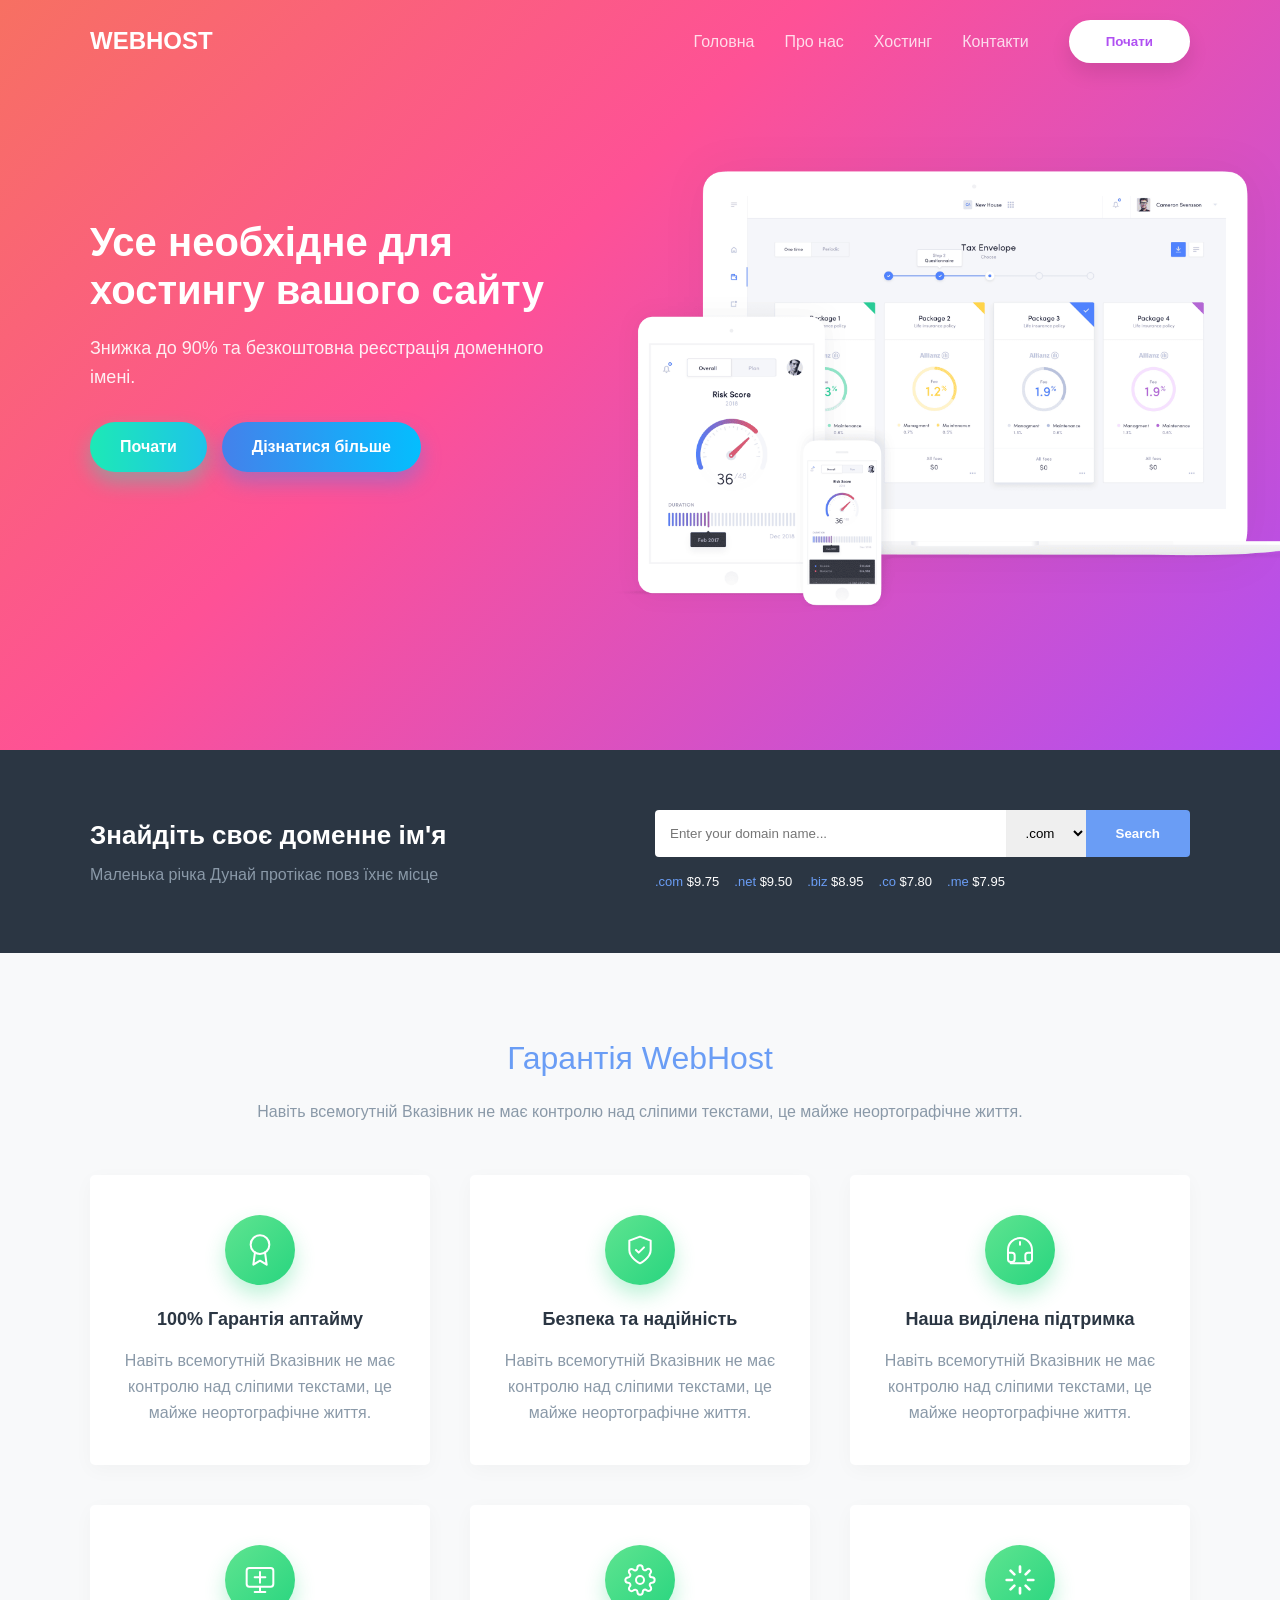
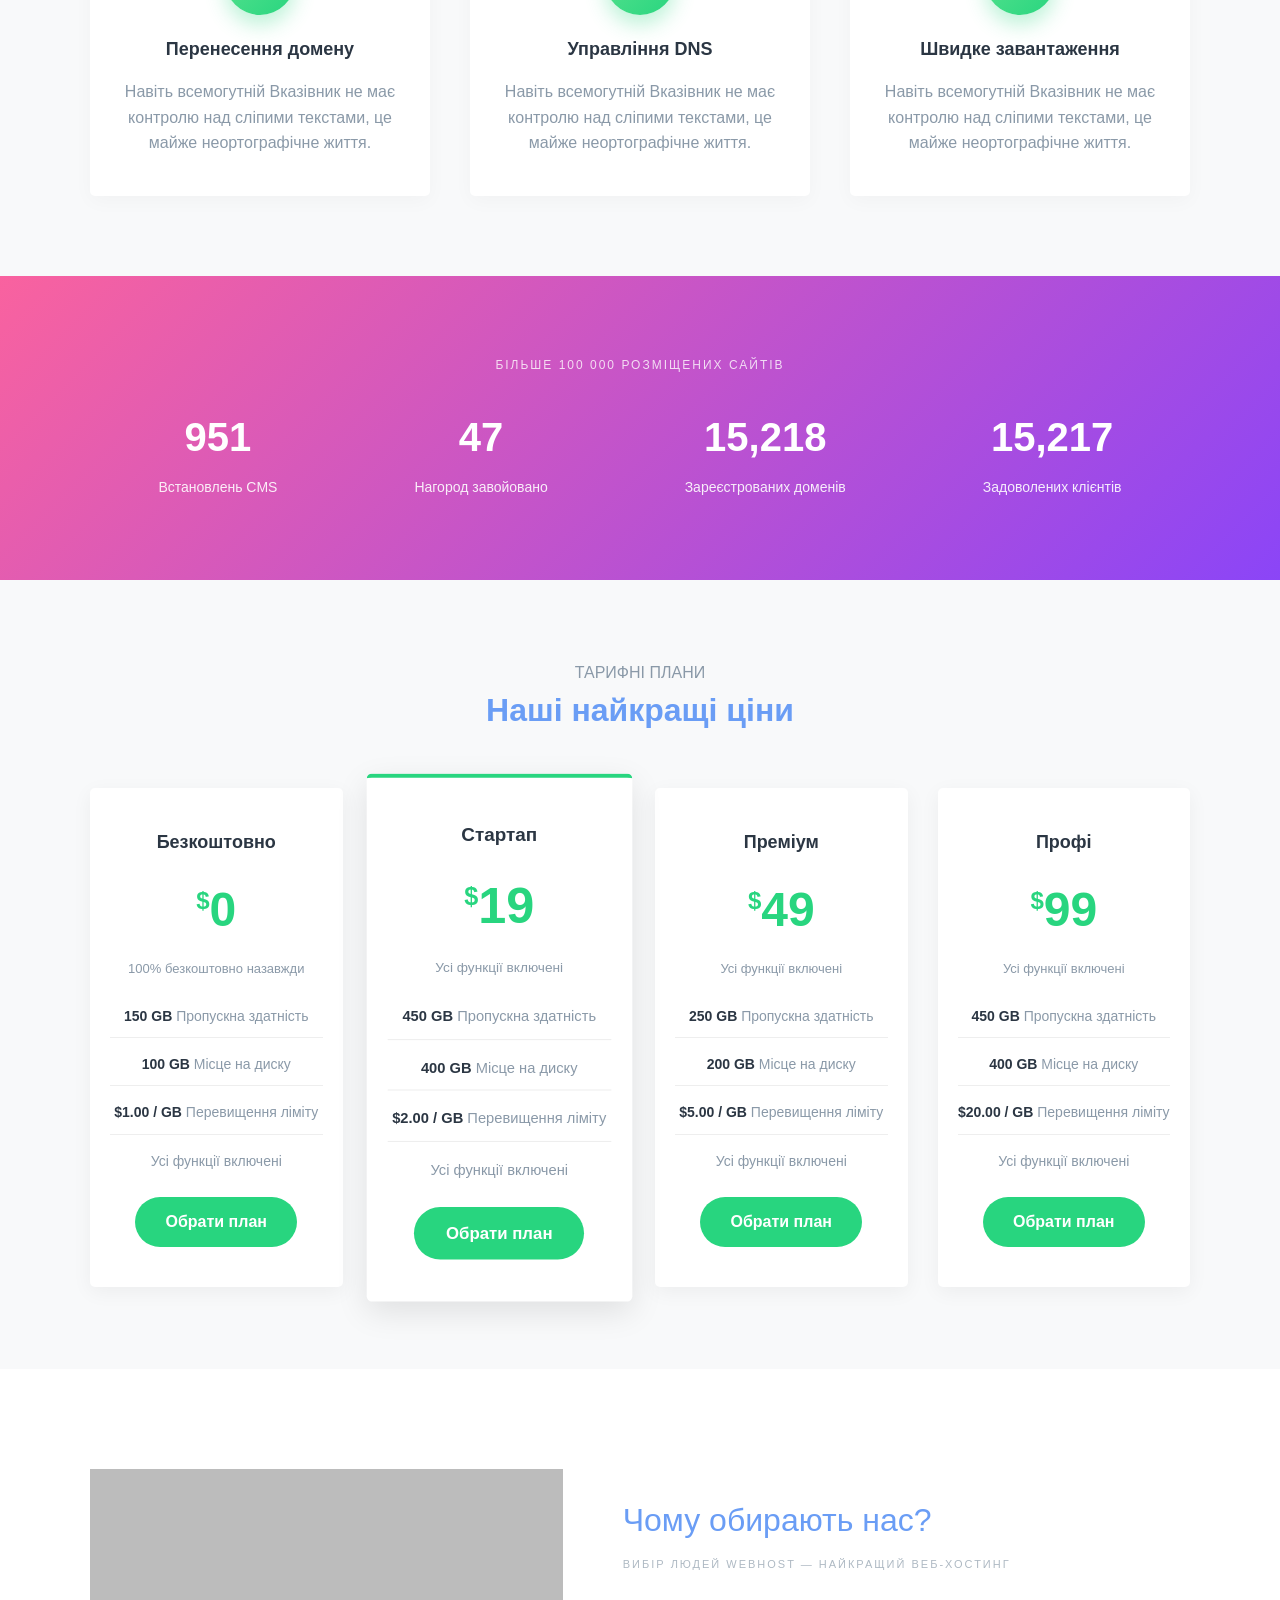
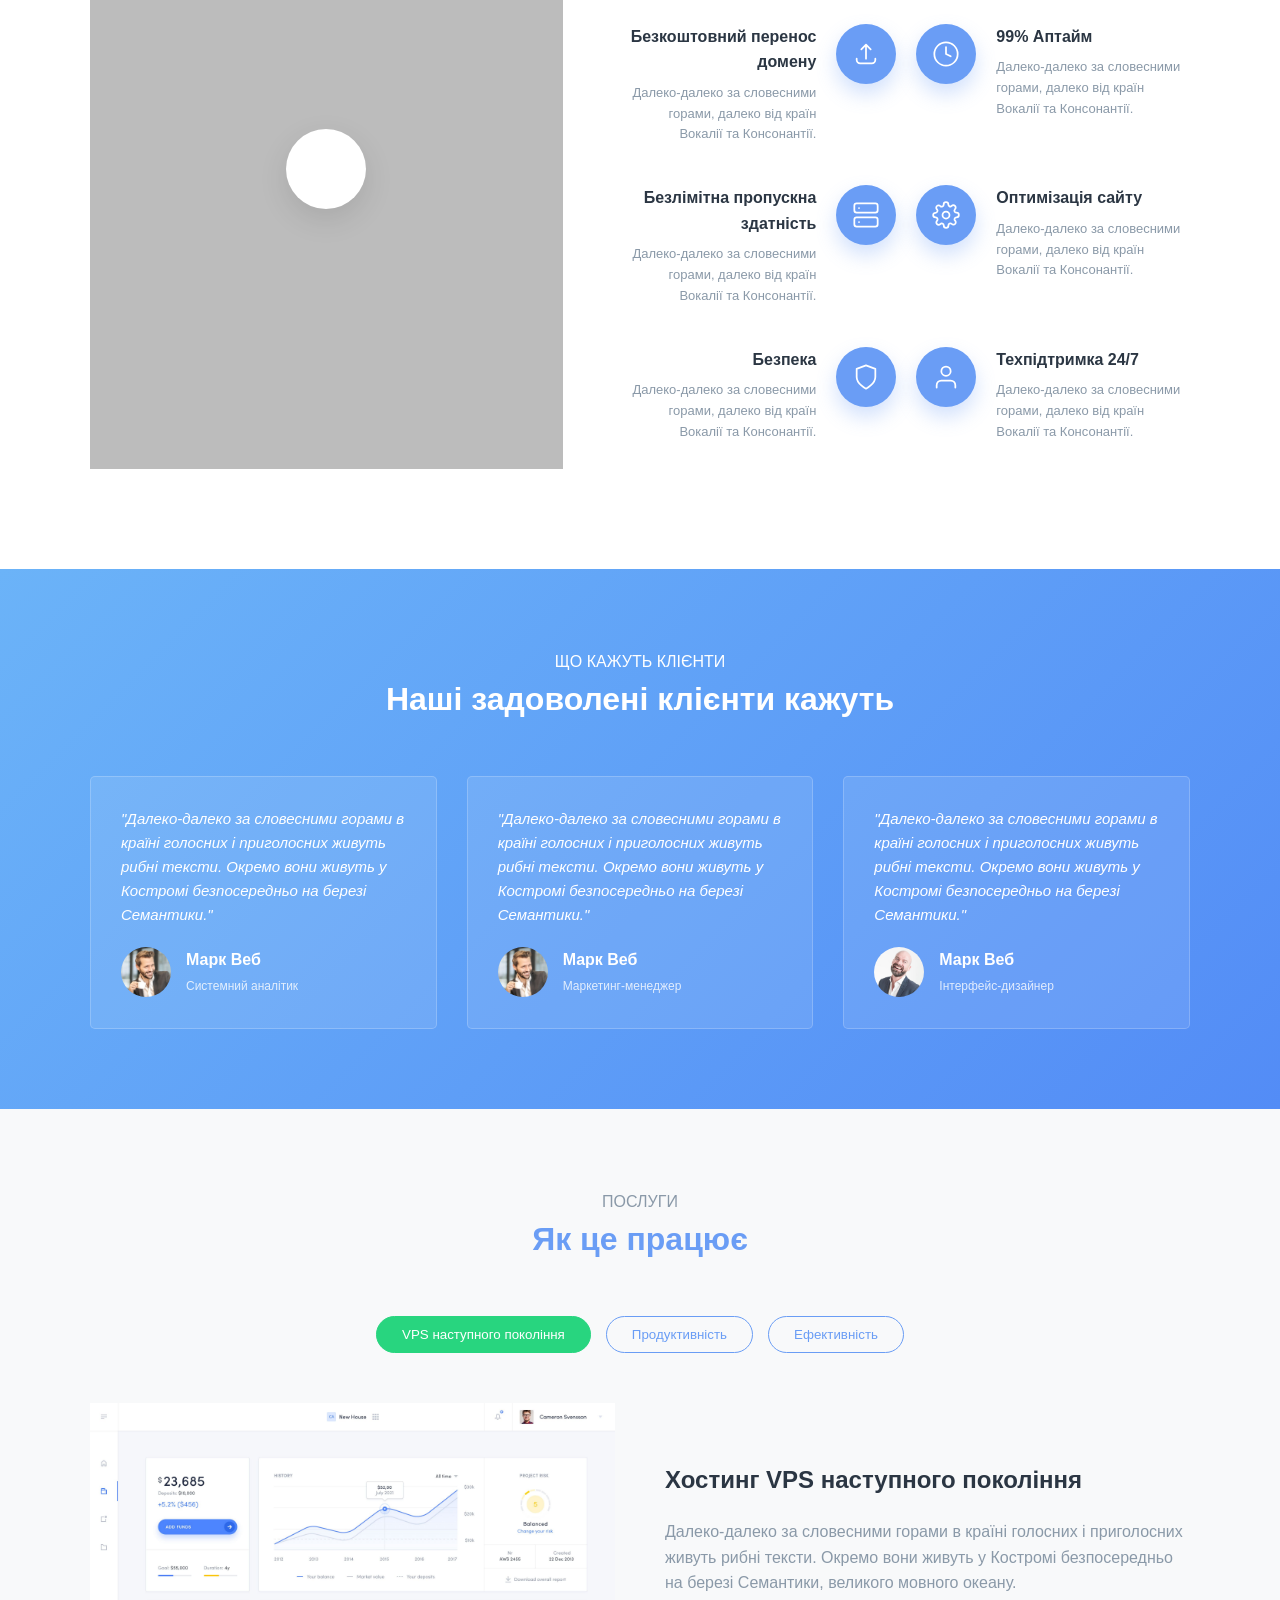
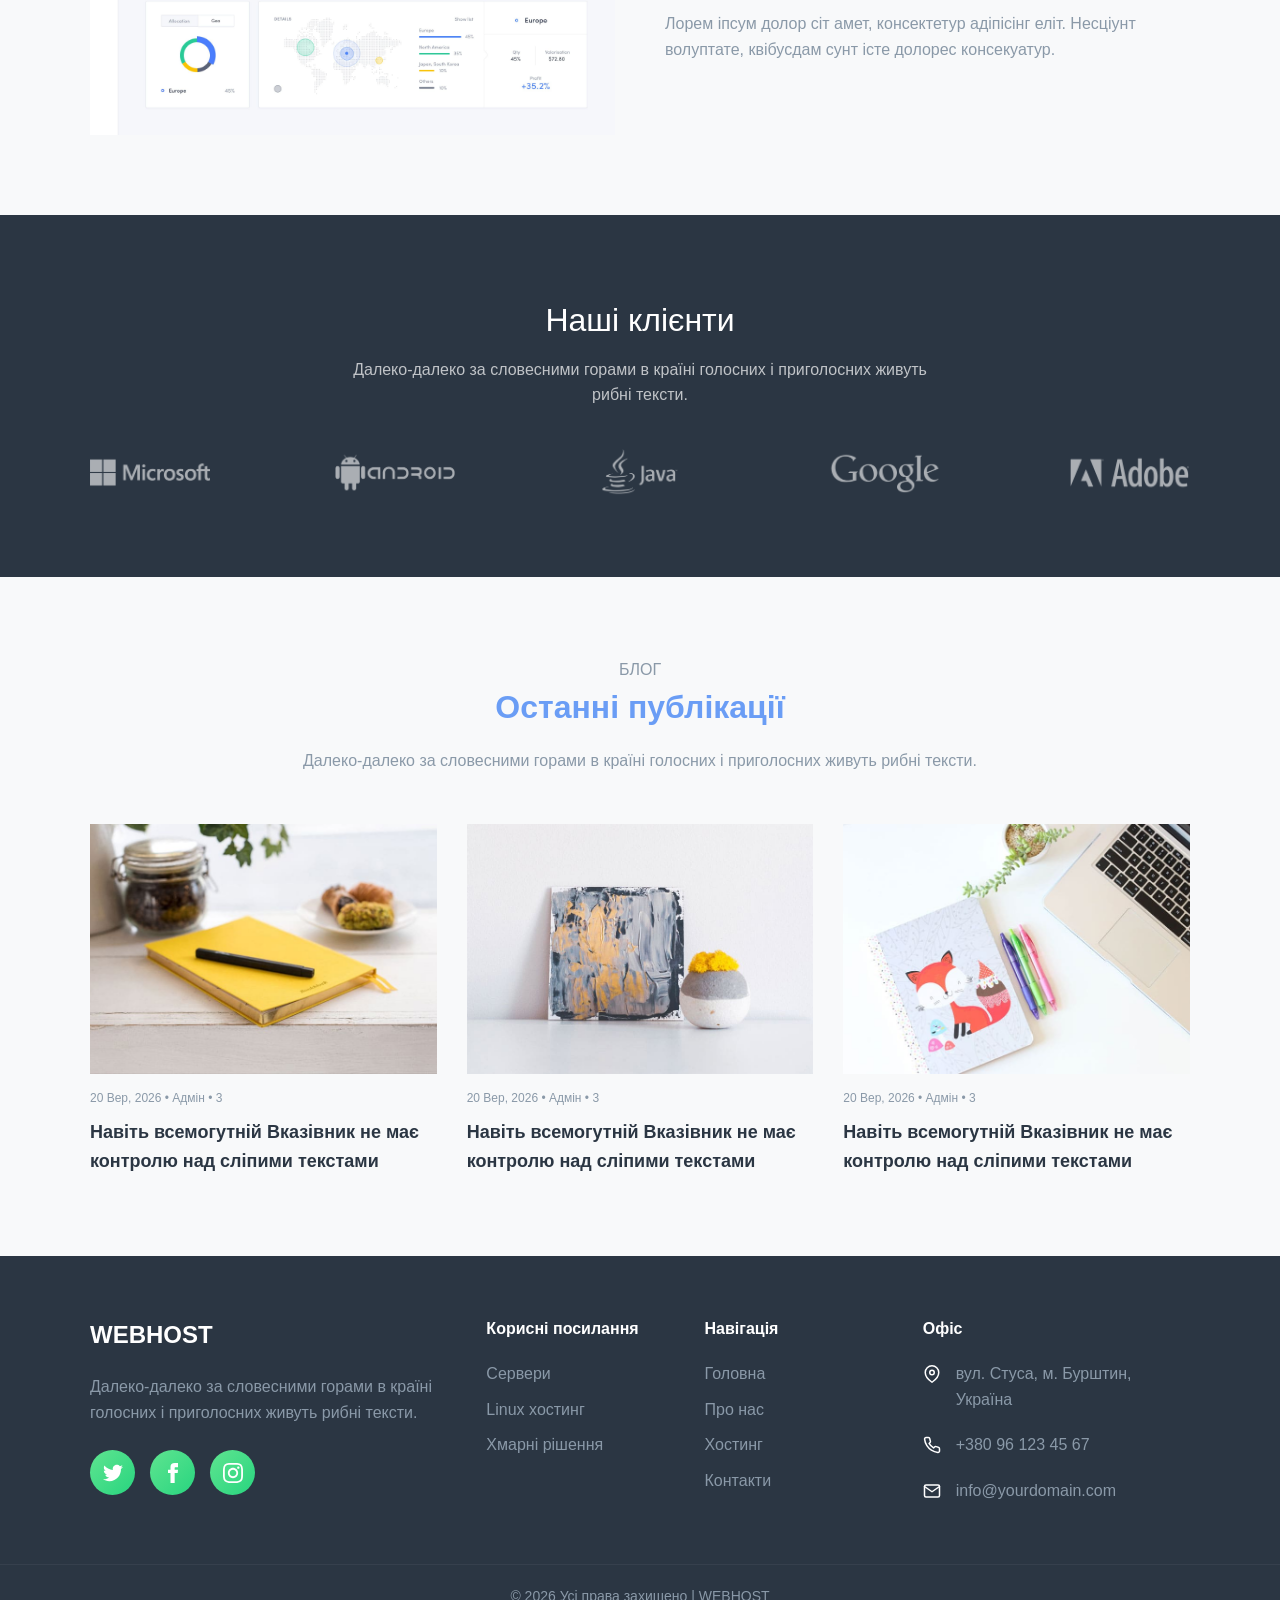
==== index.html @ 38bd39e3 "add all file" ====
<!DOCTYPE html>
<html lang="uk">
<head>
    <meta charset="UTF-8">
    <meta http-equiv="X-UA-Compatible" content="IE=edge">
    <meta name="viewport" content="width=device-width, initial-scale=1.0">
    <title>WEBHOST — Надійний веб-хостинг для вашого сайту</title>
    <meta name="description" content="Швидкі сервери, реєстрація доменів та якісний хостинг для проєктів будь-якої складності.">
    <link rel="icon" type="image/png" href="images/favicon.png">
    <link rel="stylesheet" href="css/normalize.css">
    <link rel="stylesheet" href="assets/css/style.css">
</head>
<body>

    <svg style="display: none;" xmlns="http://www.w3.org/2000/svg">
        <symbol id="icon-twitter" viewBox="0 0 24 24">
            <path d="M24 4.557c-.883.392-1.832.656-2.828.775 1.017-.609 1.798-1.574 2.165-2.724-.951.564-2.005.974-3.127 1.195-.897-.957-2.178-1.555-3.594-1.555-3.179 0-5.515 2.966-4.797 6.045-4.091-.205-7.719-2.165-10.148-5.144-1.29 2.213-.669 5.108 1.523 6.574-.806-.026-1.566-.247-2.229-.616-.054 2.281 1.581 4.415 3.949 4.89-.693.188-1.452.232-2.224.084.626 1.956 2.444 3.379 4.6 3.419-2.07 1.623-4.678 2.348-7.29 2.04 2.179 1.397 4.768 2.212 7.548 2.212 9.142 0 14.307-7.721 13.995-14.646.962-.695 1.797-1.562 2.457-2.549z"/>
        </symbol>
        <symbol id="icon-facebook" viewBox="0 0 24 24">
            <path d="M9 8h-3v4h3v12h5v-12h3.642l.358-4h-4v-1.667c0-.955.192-1.333 1.115-1.333h2.885v-5h-3.808c-3.596 0-5.192 1.583-5.192 4.615v3.385z"/>
        </symbol>
        <symbol id="icon-instagram" viewBox="0 0 24 24">
            <path d="M12 2.163c3.204 0 3.584.012 4.85.07 3.252.148 4.771 1.691 4.919 4.919.058 1.265.069 1.645.069 4.849 0 3.205-.012 3.584-.069 4.849-.149 3.225-1.664 4.771-4.919 4.919-1.266.058-1.644.07-4.85.07-3.204 0-3.584-.012-4.849-.07-3.26-.149-4.771-1.699-4.919-4.92-.058-1.265-.07-1.644-.07-4.849 0-3.204.013-3.583.07-4.849.149-3.227 1.664-4.771 4.919-4.919 1.266-.057 1.645-.069 4.849-.069zm0-2.163c-3.259 0-3.667.014-4.947.072-4.358.2-6.78 2.618-6.98 6.98-.059 1.281-.073 1.689-.073 4.948 0 3.259.014 3.668.072 4.948.2 4.358 2.618 6.78 6.98 6.98 1.281.058 1.689.072 4.948.072 3.259 0 3.668-.014 4.948-.072 4.354-.2 6.782-2.618 6.979-6.98.059-1.28.073-1.689.073-4.948 0-3.259-.014-3.667-.072-4.947-.196-4.354-2.617-6.78-6.979-6.98-1.281-.059-1.69-.073-4.949-.073zm0 5.838c-3.403 0-6.162 2.759-6.162 6.162s2.759 6.163 6.162 6.163 6.162-2.759 6.162-6.163c0-3.403-2.759-6.162-6.162-6.162zm0 10.162c-2.209 0-4-1.79-4-4 0-2.209 1.791-4 4-4s4 1.791 4 4c0 2.21-1.791 4-4 4zm6.406-11.845c-.796 0-1.441.645-1.441 1.44s.645 1.44 1.441 1.44c.795 0 1.439-.645 1.439-1.44s-.644-1.44-1.439-1.44z"/>
        </symbol>
    </svg>

    <header class="header">
        <div class="container header-inner">
            <a href="index.html" class="logo">WEBHOST</a>
            <nav class="main-nav">
                <ul class="nav-list">
                    <li><a href="index.html" class="active">Головна</a></li>
                    <li><a href="about.html">Про нас</a></li>
                    <li><a href="hosting.html">Хостинг</a></li>
                    <li><a href="contact.html">Контакти</a></li>
                </ul>
            </nav>
            <button class="btn btn-outline" id="openModalBtn">Почати</button>
        </div>
    </header>

    <main>
        <section class="hero">
            <div class="container hero-inner">
                <div class="hero-content">
                    <h1>Усе необхідне для хостингу вашого сайту</h1>
                    <p>Знижка до 90% та безкоштовна реєстрація доменного імені.</p>
                    <div class="hero-buttons">
                        <a href="#pricing" class="btn btn-primary">Почати</a>
                        <a href="about.html" class="btn btn-secondary">Дізнатися більше</a>
                    </div>
                </div>
                <div class="hero-image">
                    <img src="assets/images/hero-dashboard.png" alt="Панель керування хостингом на пристроях">
                </div>
            </div>
        </section>

        <section class="domain-search">
            <div class="container domain-inner">
                <div class="domain-text">
                    <h2>Знайдіть своє доменне ім'я</h2>
                    <p>Маленька річка Дунай протікає повз їхнє місце</p>
                </div>
                <div class="domain-form-wrapper">
                    <form class="domain-form">
                        <input type="text" placeholder="Enter your domain name..." required>
                        <select name="tld" class="tld-select">
                            <option value=".com">.com</option>
                            <option value=".net">.net</option>
                            <option value=".biz">.biz</option>
                            <option value=".co">.co</option>
                            <option value=".me">.me</option>
                        </select>
                        <button type="submit" class="btn btn-search-blue">Search</button>
                    </form>
                    <div class="domain-prices">
                        <span><span class="tld">.com</span> $9.75</span>
                        <span><span class="tld">.net</span> $9.50</span>
                        <span><span class="tld">.biz</span> $8.95</span>
                        <span><span class="tld">.co</span> $7.80</span>
                        <span><span class="tld">.me</span> $7.95</span>
                    </div>
                </div>
            </div>
        </section>

        <section class="features">
            <div class="container">
                <div class="section-title">
                    <h2 style="color: #6a9df5; font-size: 32px; font-weight: 500;">Гарантія WebHost</h2>
                    <p>Навіть всемогутній Вказівник не має контролю над сліпими текстами, це майже неортографічне життя.</p>
                </div>
                <div class="features-grid">
                    <div class="feature-card">
                        <div class="icon-green-gradient">
                            <svg viewBox="0 0 24 24" fill="none" stroke="white" stroke-width="1.5" stroke-linecap="round" stroke-linejoin="round"><circle cx="12" cy="8" r="7"/><polyline points="8.21 13.89 7 23 12 20 17 23 15.79 13.88"/></svg>
                        </div>
                        <h3>100% Гарантія аптайму</h3>
                        <p>Навіть всемогутній Вказівник не має контролю над сліпими текстами, це майже неортографічне життя.</p>
                    </div>
                    
                    <div class="feature-card">
                        <div class="icon-green-gradient">
                            <svg viewBox="0 0 24 24" fill="none" stroke="white" stroke-width="1.5" stroke-linecap="round" stroke-linejoin="round"><path d="M12 22s8-4 8-10V5l-8-3-8 3v7c0 6 8 10 8 10z"/><path d="M9 12l2 2 4-4"/></svg>
                        </div>
                        <h3>Безпека та надійність</h3>
                        <p>Навіть всемогутній Вказівник не має контролю над сліпими текстами, це майже неортографічне життя.</p>
                    </div>
                    
                    <div class="feature-card">
                        <div class="icon-green-gradient">
                            <svg viewBox="0 0 24 24" fill="none" stroke="white" stroke-width="1.5" stroke-linecap="round" stroke-linejoin="round"><path d="M3 18v-6a9 9 0 0118 0v6"/><path d="M21 19a2 2 0 01-2 2h-1a2 2 0 01-2-2v-3a2 2 0 012-2h3zM3 19a2 2 0 002 2h1a2 2 0 002-2v-3a2 2 0 00-2-2H3z"/><path d="M19 22H5"/><path d="M12 6v2"/></svg>
                        </div>
                        <h3>Наша виділена підтримка</h3>
                        <p>Навіть всемогутній Вказівник не має контролю над сліпими текстами, це майже неортографічне життя.</p>
                    </div>
                    
                    <div class="feature-card">
                        <div class="icon-green-gradient">
                            <svg viewBox="0 0 24 24" fill="none" stroke="white" stroke-width="1.5" stroke-linecap="round" stroke-linejoin="round"><rect x="2" y="3" width="20" height="14" rx="2" ry="2"/><line x1="8" y1="21" x2="16" y2="21"/><line x1="12" y1="17" x2="12" y2="21"/><path d="M8 10h8m-4-4v8"/></svg>
                        </div>
                        <h3>Перенесення домену</h3>
                        <p>Навіть всемогутній Вказівник не має контролю над сліпими текстами, це майже неортографічне життя.</p>
                    </div>
                    
                    <div class="feature-card">
                        <div class="icon-green-gradient">
                            <svg viewBox="0 0 24 24" fill="none" stroke="white" stroke-width="1.5" stroke-linecap="round" stroke-linejoin="round"><circle cx="12" cy="12" r="3"/><path d="M19.4 15a1.65 1.65 0 00.33 1.82l.06.06a2 2 0 010 2.83 2 2 0 01-2.83 0l-.06-.06a1.65 1.65 0 00-1.82-.33 1.65 1.65 0 00-1 1.51V21a2 2 0 01-2 2 2 2 0 01-2-2v-.09A1.65 1.65 0 009 19.4a1.65 1.65 0 00-1.82.33l-.06.06a2 2 0 01-2.83 0 2 2 0 010-2.83l.06-.06a1.65 1.65 0 00.33-1.82 1.65 1.65 0 00-1.51-1H3a2 2 0 01-2-2 2 2 0 012-2h.09A1.65 1.65 0 004.6 9a1.65 1.65 0 00-.33-1.82l-.06-.06a2 2 0 010-2.83 2 2 0 012.83 0l.06.06a1.65 1.65 0 001.82.33H9a1.65 1.65 0 001-1.51V3a2 2 0 012-2 2 2 0 012 2v.09a1.65 1.65 0 001 1.51 1.65 1.65 0 001.82-.33l.06-.06a2 2 0 012.83 0 2 2 0 010 2.83l-.06.06a1.65 1.65 0 00-.33 1.82V9a1.65 1.65 0 001.51 1H21a2 2 0 012 2 2 2 0 01-2 2h-.09a1.65 1.65 0 00-1.51 1z"/></svg>
                        </div>
                        <h3>Управління DNS</h3>
                        <p>Навіть всемогутній Вказівник не має контролю над сліпими текстами, це майже неортографічне життя.</p>
                    </div>
                    
                    <div class="feature-card">
                        <div class="icon-green-gradient">
                            <svg viewBox="0 0 24 24" fill="none" stroke="white" stroke-width="2" stroke-linecap="round" stroke-linejoin="round"><path d="M12 2v4M12 18v4M4.93 4.93l2.83 2.83M16.24 16.24l2.83 2.83M2 12h4M18 12h4M4.93 19.07l2.83-2.83M16.24 7.76l2.83-2.83"/></svg>
                        </div>
                        <h3>Швидке завантаження</h3>
                        <p>Навіть всемогутній Вказівник не має контролю над сліпими текстами, це майже неортографічне життя.</p>
                    </div>
                </div>
            </div>
        </section>

        <section class="stats">
            <div class="container">
                <p class="stats-subtitle">БІЛЬШЕ 100 000 РОЗМІЩЕНИХ САЙТІВ</p>
                <div class="stats-inner">
                    <div class="stat-item">
                        <span class="stat-number">951</span>
                        <span class="stat-label">Встановлень CMS</span>
                    </div>
                    <div class="stat-item">
                        <span class="stat-number">47</span>
                        <span class="stat-label">Нагород завойовано</span>
                    </div>
                    <div class="stat-item">
                        <span class="stat-number">15,218</span>
                        <span class="stat-label">Зареєстрованих доменів</span>
                    </div>
                    <div class="stat-item">
                        <span class="stat-number">15,217</span>
                        <span class="stat-label">Задоволених клієнтів</span>
                    </div>
                </div>
            </div>
        </section>

        <section id="pricing" class="pricing">
            <div class="container">
                <div class="section-title">
                    <p class="pricing-subtitle">ТАРИФНІ ПЛАНИ</p>
                    <h2 class="pricing-title">Наші найкращі ціни</h2>
                </div>
                <div class="pricing-grid">
                    <div class="price-card">
                        <h3>Безкоштовно</h3>
                        <div class="price"><sup>$</sup>0</div>
                        <p class="price-period">100% безкоштовно назавжди</p>
                        <ul class="price-features">
                            <li><strong>150 GB</strong> Пропускна здатність</li>
                            <li><strong>100 GB</strong> Місце на диску</li>
                            <li><strong>$1.00 / GB</strong> Перевищення ліміту</li>
                            <li>Усі функції включені</li>
                        </ul>
                        <a href="#" class="btn btn-primary">Обрати план</a>
                    </div>
                    <div class="price-card popular">
                        <h3>Стартап</h3>
                        <div class="price"><sup>$</sup>19</div>
                        <p class="price-period">Усі функції включені</p>
                        <ul class="price-features">
                            <li><strong>450 GB</strong> Пропускна здатність</li>
                            <li><strong>400 GB</strong> Місце на диску</li>
                            <li><strong>$2.00 / GB</strong> Перевищення ліміту</li>
                            <li>Усі функції включені</li>
                        </ul>
                        <a href="#" class="btn btn-primary">Обрати план</a>
                    </div>
                    <div class="price-card">
                        <h3>Преміум</h3>
                        <div class="price"><sup>$</sup>49</div>
                        <p class="price-period">Усі функції включені</p>
                        <ul class="price-features">
                            <li><strong>250 GB</strong> Пропускна здатність</li>
                            <li><strong>200 GB</strong> Місце на диску</li>
                            <li><strong>$5.00 / GB</strong> Перевищення ліміту</li>
                            <li>Усі функції включені</li>
                        </ul>
                        <a href="#" class="btn btn-primary">Обрати план</a>
                    </div>
                    <div class="price-card">
                        <h3>Профі</h3>
                        <div class="price"><sup>$</sup>99</div>
                        <p class="price-period">Усі функції включені</p>
                        <ul class="price-features">
                            <li><strong>450 GB</strong> Пропускна здатність</li>
                            <li><strong>400 GB</strong> Місце на диску</li>
                            <li><strong>$20.00 / GB</strong> Перевищення ліміту</li>
                            <li>Усі функції включені</li>
                        </ul>
                        <a href="#" class="btn btn-primary">Обрати план</a>
                    </div>
                </div>
            </div>
        </section>

        <section class="why-choose-us">
            <div class="container choose-inner">
                <div class="choose-media">
                    <div class="video-placeholder">
                        <div class="play-btn"></div>
                    </div>
                </div>
                <div class="choose-content">
                    <h2 class="choose-title">Чому обирають нас?</h2>
                    <p class="choose-subtitle">ВИБІР ЛЮДЕЙ WEBHOST — НАЙКРАЩИЙ ВЕБ-ХОСТИНГ</p>
                    
                    <div class="features-grid-custom">
                        <div class="f-item item-left">
                            <div class="f-text">
                                <h4>Безкоштовний перенос домену</h4>
                                <p>Далеко-далеко за словесними горами, далеко від країн Вокалії та Консонантії.</p>
                            </div>
                            <div class="icon-blue">
                                <svg viewBox="0 0 24 24" fill="none" stroke="white" stroke-width="1.5" stroke-linecap="round" stroke-linejoin="round"><path d="M4 16v1a3 3 0 003 3h10a3 3 0 003-3v-1m-4-8l-4-4m0 0L8 8m4-4v12"/></svg>
                            </div>
                        </div>
                        
                        <div class="f-item item-right">
                            <div class="icon-blue">
                                <svg viewBox="0 0 24 24" fill="none" stroke="white" stroke-width="1.5" stroke-linecap="round" stroke-linejoin="round"><circle cx="12" cy="12" r="10"/><polyline points="12 6 12 12 16 14"/></svg>
                            </div>
                            <div class="f-text">
                                <h4>99% Аптайм</h4>
                                <p>Далеко-далеко за словесними горами, далеко від країн Вокалії та Консонантії.</p>
                            </div>
                        </div>

                        <div class="f-item item-left">
                            <div class="f-text">
                                <h4>Безлімітна пропускна здатність</h4>
                                <p>Далеко-далеко за словесними горами, далеко від країн Вокалії та Консонантії.</p>
                            </div>
                            <div class="icon-blue">
                                <svg viewBox="0 0 24 24" fill="none" stroke="white" stroke-width="1.5" stroke-linecap="round" stroke-linejoin="round"><rect x="2" y="2" width="20" height="8" rx="2" ry="2"/><rect x="2" y="14" width="20" height="8" rx="2" ry="2"/><line x1="6" y1="6" x2="6.01" y2="6"/><line x1="6" y1="18" x2="6.01" y2="18"/></svg>
                            </div>
                        </div>

                        <div class="f-item item-right">
                            <div class="icon-blue">
                                <svg viewBox="0 0 24 24" fill="none" stroke="white" stroke-width="1.5" stroke-linecap="round" stroke-linejoin="round"><circle cx="12" cy="12" r="3"/><path d="M19.4 15a1.65 1.65 0 00.33 1.82l.06.06a2 2 0 010 2.83 2 2 0 01-2.83 0l-.06-.06a1.65 1.65 0 00-1.82-.33 1.65 1.65 0 00-1 1.51V21a2 2 0 01-2 2 2 2 0 01-2-2v-.09A1.65 1.65 0 009 19.4a1.65 1.65 0 00-1.82.33l-.06.06a2 2 0 01-2.83 0 2 2 0 010-2.83l.06-.06a1.65 1.65 0 00.33-1.82 1.65 1.65 0 00-1.51-1H3a2 2 0 01-2-2 2 2 0 012-2h.09A1.65 1.65 0 004.6 9a1.65 1.65 0 00-.33-1.82l-.06-.06a2 2 0 010-2.83 2 2 0 012.83 0l.06.06a1.65 1.65 0 001.82.33H9a1.65 1.65 0 001-1.51V3a2 2 0 012-2 2 2 0 012 2v.09a1.65 1.65 0 001 1.51 1.65 1.65 0 001.82-.33l.06-.06a2 2 0 012.83 0 2 2 0 010 2.83l-.06.06a1.65 1.65 0 00-.33 1.82V9a1.65 1.65 0 001.51 1H21a2 2 0 012 2 2 2 0 01-2 2h-.09a1.65 1.65 0 00-1.51 1z"/></svg>
                            </div>
                            <div class="f-text">
                                <h4>Оптимізація сайту</h4>
                                <p>Далеко-далеко за словесними горами, далеко від країн Вокалії та Консонантії.</p>
                            </div>
                        </div>

                        <div class="f-item item-left">
                            <div class="f-text">
                                <h4>Безпека</h4>
                                <p>Далеко-далеко за словесними горами, далеко від країн Вокалії та Консонантії.</p>
                            </div>
                            <div class="icon-blue">
                                <svg viewBox="0 0 24 24" fill="none" stroke="white" stroke-width="1.5" stroke-linecap="round" stroke-linejoin="round"><path d="M12 22s8-4 8-10V5l-8-3-8 3v7c0 6 8 10 8 10z"/></svg>
                            </div>
                        </div>

                        <div class="f-item item-right">
                            <div class="icon-blue">
                                <svg viewBox="0 0 24 24" fill="none" stroke="white" stroke-width="1.5" stroke-linecap="round" stroke-linejoin="round"><path d="M20 21v-2a4 4 0 00-4-4H8a4 4 0 00-4 4v2"/><circle cx="12" cy="7" r="4"/></svg>
                            </div>
                            <div class="f-text">
                                <h4>Техпідтримка 24/7</h4>
                                <p>Далеко-далеко за словесними горами, далеко від країн Вокалії та Консонантії.</p>
                            </div>
                        </div>
                    </div>
                </div>
            </div>
        </section>

        <section class="testimonials">
            <div class="container">
                <div class="section-title">
                    <p class="testimonials-subtitle">ЩО КАЖУТЬ КЛІЄНТИ</p>
                    <h2>Наші задоволені клієнти кажуть</h2>
                </div>
                <div class="testimonials-grid">
                    <div class="testimonial-item">
                        <p>"Далеко-далеко за словесними горами в країні голосних і приголосних живуть рибні тексти. Окремо вони живуть у Костромі безпосередньо на березі Семантики."</p>
                        <div class="client-info">
                            <img src="assets/images/client1.jpg" alt="Марк Веб">
                            <div>
                                <h4>Марк Веб</h4>
                                <span>Системний аналітик</span>
                            </div>
                        </div>
                    </div>
                    <div class="testimonial-item">
                        <p>"Далеко-далеко за словесними горами в країні голосних і приголосних живуть рибні тексти. Окремо вони живуть у Костромі безпосередньо на березі Семантики."</p>
                        <div class="client-info">
                            <img src="assets/images/client2.jpg" alt="Марк Веб">
                            <div>
                                <h4>Марк Веб</h4>
                                <span>Маркетинг-менеджер</span>
                            </div>
                        </div>
                    </div>
                    <div class="testimonial-item">
                        <p>"Далеко-далеко за словесними горами в країні голосних і приголосних живуть рибні тексти. Окремо вони живуть у Костромі безпосередньо на березі Семантики."</p>
                        <div class="client-info">
                            <img src="assets/images/client3.jpg" alt="Марк Веб">
                            <div>
                                <h4>Марк Веб</h4>
                                <span>Інтерфейс-дизайнер</span>
                            </div>
                        </div>
                    </div>
                </div>
                <div class="slider-dots">
                    <span class="dot active"></span>
                    <span class="dot"></span>
                    <span class="dot"></span>
                    <span class="dot"></span>
                    <span class="dot"></span>
                </div>
            </div>
        </section>

        <section class="how-it-works">
            <div class="container">
                <div class="section-title">
                    <p class="services-subtitle">ПОСЛУГИ</p>
                    <h2 class="pricing-title">Як це працює</h2>
                </div>
                <div class="tabs-nav-center">
                    <button class="tab-pill active">VPS наступного покоління</button>
                    <button class="tab-pill">Продуктивність</button>
                    <button class="tab-pill">Ефективність</button>
                </div>
                <div class="how-content">
                    <div class="how-image">
                        <img src="assets/images/dashboard-vps.jpg" alt="Панель керування VPS">
                    </div>
                    <div class="how-text">
                        <h3>Хостинг VPS наступного покоління</h3>
                        <p>Далеко-далеко за словесними горами в країні голосних і приголосних живуть рибні тексти. Окремо вони живуть у Костромі безпосередньо на березі Семантики, великого мовного океану.</p>
                        <p>Лорем іпсум долор сіт амет, консектетур адіпісінг еліт. Несціунт волуптате, квібусдам сунт істе долорес консекуатур.</p>
                    </div>
                </div>
            </div>
        </section>

        <section class="clients">
            <div class="container">
                <p class="clients-title">Наші клієнти</p>
                <p class="clients-desc">Далеко-далеко за словесними горами в країні голосних і приголосних живуть рибні тексти.</p>
                <div class="clients-inner">
                    <img src="assets/images/client-logo1.png" alt="Microsoft">
                    <img src="assets/images/client-logo2.png" alt="Android">
                    <img src="assets/images/client-logo3.png" alt="Java">
                    <img src="assets/images/client-logo4.png" alt="Google">
                    <img src="assets/images/client-logo5.png" alt="Adobe">
                </div>
            </div>
        </section>

        <section class="recent-blog">
            <div class="container">
                <div class="section-title">
                    <p class="blog-subtitle">БЛОГ</p>
                    <h2 class="pricing-title">Останні публікації</h2>
                    <p>Далеко-далеко за словесними горами в країні голосних і приголосних живуть рибні тексти.</p>
                </div>
                <div class="blog-grid">
                    <div class="blog-card">
                        <img src="assets/images/blog1.jpg" alt="Публікація блогу">
                        <div class="blog-meta"><span>20 Вер, 2026</span> • <span>Адмін</span> • <span class="comments-count">3</span></div>
                        <h3>Навіть всемогутній Вказівник не має контролю над сліпими текстами</h3>
                    </div>
                    <div class="blog-card">
                        <img src="assets/images/blog2.jpg" alt="Публікація блогу">
                        <div class="blog-meta"><span>20 Вер, 2026</span> • <span>Адмін</span> • <span class="comments-count">3</span></div>
                        <h3>Навіть всемогутній Вказівник не має контролю над сліпими текстами</h3>
                    </div>
                    <div class="blog-card">
                        <img src="assets/images/blog3.jpg" alt="Публікація блогу">
                        <div class="blog-meta"><span>20 Вер, 2026</span> • <span>Адмін</span> • <span class="comments-count">3</span></div>
                        <h3>Навіть всемогутній Вказівник не має контролю над сліпими текстами</h3>
                    </div>
                </div>
            </div>
        </section>
    </main>

    <footer class="footer">
    <div class="container footer-inner">
        <div class="footer-col">
            <span class="footer-logo">WEBHOST</span>
            <p>Далеко-далеко за словесними горами в країні голосних і приголосних живуть рибні тексти.</p>
            
            <div class="social-links">
                <a href="#" class="social-icon" aria-label="Twitter">
                    <svg><use href="#icon-twitter"></use></svg>
                </a>
                <a href="#" class="social-icon" aria-label="Facebook">
                    <svg><use href="#icon-facebook"></use></svg>
                </a>
                <a href="#" class="social-icon" aria-label="Instagram">
                    <svg><use href="#icon-instagram"></use></svg>
                </a>
            </div>
        </div>
        <div class="footer-col">
            <h4>Корисні посилання</h4>
            <ul>
                <li><a href="hosting.html">Сервери</a></li>
                <li><a href="hosting.html">Linux хостинг</a></li>
                <li><a href="hosting.html">Хмарні рішення</a></li>
            </ul>
        </div>
        <div class="footer-col">
            <h4>Навігація</h4>
            <ul>
                <li><a href="index.html">Головна</a></li>
                <li><a href="about.html">Про нас</a></li>
                <li><a href="hosting.html">Хостинг</a></li>
                <li><a href="contact.html">Контакти</a></li>
            </ul>
        </div>
        <div class="footer-col">
            <h4>Офіс</h4>
            <div class="office-item">
                <svg viewBox="0 0 24 24" fill="none" stroke="white" stroke-width="2" stroke-linecap="round" stroke-linejoin="round"><path d="M21 10c0 7-9 13-9 13s-9-6-9-13a9 9 0 0 1 18 0z"></path><circle cx="12" cy="10" r="3"></circle></svg>
                <p>вул. Стуса, м. Бурштин, Україна</p>
            </div>
            <div class="office-item">
                <svg viewBox="0 0 24 24" fill="none" stroke="white" stroke-width="2" stroke-linecap="round" stroke-linejoin="round"><path d="M22 16.92v3a2 2 0 0 1-2.18 2 19.79 19.79 0 0 1-8.63-3.07 19.5 19.5 0 0 1-6-6 19.79 19.79 0 0 1-3.07-8.67A2 2 0 0 1 4.11 2h3a2 2 0 0 1 2 1.72 12.84 12.84 0 0 0 .7 2.81 2 2 0 0 1-.45 2.11L8.09 9.91a16 16 0 0 0 6 6l1.27-1.27a2 2 0 0 1 2.11-.45 12.84 12.84 0 0 0 2.81.7A2 2 0 0 1 22 16.92z"></path></svg>
                <p>+380 96 123 45 67</p>
            </div>
            <div class="office-item">
                <svg viewBox="0 0 24 24" fill="none" stroke="white" stroke-width="2" stroke-linecap="round" stroke-linejoin="round"><path d="M4 4h16c1.1 0 2 .9 2 2v12c0 1.1-.9 2-2 2H4c-1.1 0-2-.9-2-2V6c0-1.1.9-2 2-2z"></path><polyline points="22,6 12,13 2,6"></polyline></svg>
                <p>info@yourdomain.com</p>
            </div>
        </div>
    </div>
    <div class="footer-bottom">
        <p>&copy; 2026 Усі права захищено | WEBHOST</p>
    </div>
</footer>

    <div id="modal" class="modal-overlay">
        <div class="modal-content">
            <span class="close-btn" id="closeModalBtn">&times;</span>
            <h2>Залишити заявку</h2>
            <form action="#" method="POST">
                <input type="text" name="name" placeholder="Ваше ім'я" required>
                <input type="email" name="email" placeholder="Ваш Email" required>
                <button type="submit" class="btn btn-primary">Відправити</button>
            </form>
        </div>
    </div>

    <button id="scrollToTop" class="scroll-to-top" aria-label="Повернутися вгору">↑</button>

    <script src="assets/js/main.js"></script>
</body>
</html>
---- assets/css/style.css ----
/* =========================================
   Базові налаштування
   ========================================= */
* {
    margin: 0;
    padding: 0;
    box-sizing: border-box;
}

body {
    font-family: 'Segoe UI', Tahoma, Geneva, Verdana, sans-serif;
    line-height: 1.6;
    color: #8a99a8;
    background-color: #f8f9fa;
}

a { text-decoration: none; }
ul { list-style: none; }

img {
    max-width: 100%;
    height: auto;
    display: block;
}

.container {
    max-width: 1140px;
    margin: 0 auto;
    padding: 0 20px;
    width: 100%;
}

section { padding: 80px 0; }

.section-title {
    text-align: center;
    margin-bottom: 50px;
}

.section-title h2 {
    color: #2b3643;
    font-size: 32px;
    margin-bottom: 15px;
}

.subtitle, .subtitle-blue {
    font-size: 12px;
    letter-spacing: 2px;
    text-transform: uppercase;
    font-weight: bold;
    margin-bottom: 10px;
}

.subtitle { color: #aeb9c3; }
.subtitle-blue { color: #6a9df5; }

/* =========================================
   Кнопки
   ========================================= */
.btn {
    display: inline-block;
    padding: 12px 30px;
    border-radius: 30px;
    font-weight: 600;
    cursor: pointer;
    border: none;
    transition: 0.3s ease;
    text-align: center;
}

.btn-primary { background: #28d57f; color: #fff; }
.btn-primary:hover { background: #21b56c; }
.btn-secondary { background: rgba(255,255,255,0.2); color: #fff; }
.btn-outline { border: 2px solid #fff; color: #fff; background: transparent; }
.btn-blue { background: #6a9df5; color: #fff; }

/* Спеціальні кнопки для головного екрану */
.hero-buttons .btn-primary { 
    background: linear-gradient(to right, #1de9b6, #1dc4e9); 
    box-shadow: 0 10px 20px rgba(29, 233, 182, 0.4); 
}
.hero-buttons .btn-secondary { 
    background: linear-gradient(to right, #4481eb, #04befe); 
    box-shadow: 0 10px 20px rgba(68, 129, 235, 0.4); 
}

/* =========================================
   Шапка (Header)
   ========================================= */
.header {
    position: absolute; 
    width: 100%; 
    top: 0; 
    padding: 20px 0; 
    z-index: 10;
}

.header-inner { 
    display: flex; 
    justify-content: flex-start; 
    align-items: center; 
}

.logo { 
    font-size: 24px; 
    font-weight: bold; 
    color: #fff; 
}

.main-nav { 
    margin-left: auto; 
    margin-right: 40px; 
}

.nav-list { display: flex; gap: 30px; }
.nav-list a { color: rgba(255,255,255,0.8); transition: 0.3s; }
.nav-list a:hover { color: #fff; }

.header .btn-outline { 
    background: #fff; 
    color: #b050f2; 
    padding: 12px 35px;
    box-shadow: 0 10px 20px rgba(0,0,0,0.1); 
}
.header .btn-outline:hover { background: #f8f9fa; }

/* =========================================
   Головний екран (Hero)
   ========================================= */
.hero {
    background: linear-gradient(135deg, #f77062 0%, #fe5196 40%, #b050f2 100%);
    min-height: 750px;
    display: flex;
    align-items: center;
    position: relative;
    overflow: hidden; 
}

.hero-inner { 
    display: flex; 
    align-items: center; 
    justify-content: flex-start; 
    width: 100%;
}

.hero-content { 
    max-width: 520px; 
    color: #fff; 
    position: relative; 
    z-index: 2; 
    margin-top: -60px;
}

.hero-content h1 { font-size: 46px; font-weight: 600; line-height: 1.2; margin-bottom: 20px; }
.hero-content p { font-size: 18px; margin-bottom: 30px; opacity: 0.9; }
.hero-buttons { display: flex; gap: 15px; }

.hero-image {
    position: absolute;
    left: 50%;
    top: 50%;
    transform: translateY(-50%);
    width: 1100px; 
    z-index: 1;
    pointer-events: none; 
}

.hero-image img {
    width: 80%;
    max-width: none;
    display: block;
}

/* =========================================
   Пошук домену
   ========================================= */
.domain-search { background-color: #2b3643; padding: 60px 0; }
.domain-inner { display: flex; justify-content: space-between; align-items: center; gap: 30px; }
.domain-text { flex: 1; }
.domain-text h2 { color: #fff; font-size: 26px; margin-bottom: 5px; }
.domain-form-wrapper { flex: 1; max-width: 600px; }
.domain-form { display: flex; margin-bottom: 15px; }
.domain-form input { flex: 1; padding: 15px; border: none; border-radius: 4px 0 0 4px; outline: none; }
.tld-select { padding: 15px; border: none; border-left: 1px solid #eee; outline: none; }
.btn-search-blue { background: #6a9df5; color: #fff; border: none; padding: 0 30px; border-radius: 0 4px 4px 0; cursor: pointer; }
.domain-prices { display: flex; gap: 15px; font-size: 13px; color: #fff; }
.domain-prices .tld { color: #6a9df5; }

/* =========================================
   Гарантії
   ========================================= */
.guarantee { background: #f8f9fa; }
.grid-3x2 {
    display: grid;
    grid-template-columns: repeat(3, 1fr);
    gap: 30px;
}
.feature-card {
    background: #fff; padding: 40px 20px; text-align: center;
    border-radius: 5px; box-shadow: 0 5px 20px rgba(0,0,0,0.03);
}
.icon-container {
    width: 60px; height: 60px; margin: 0 auto 20px; border-radius: 50%;
    display: flex; align-items: center; justify-content: center;
}
.green-icon { background: #28d57f; }
.feature-card h3 { color: #2b3643; font-size: 18px; margin-bottom: 15px; }

/* =========================================
   Статистика
   ========================================= */
.stats { background: linear-gradient(135deg, #f9629f 0%, #8b45f7 100%); text-align: center; color: #fff; }
.stats-subtitle { font-size: 12px; letter-spacing: 2px; opacity: 0.8; margin-bottom: 30px; }
.stats-inner { display: flex; justify-content: space-around; }
.stat-number { display: block; font-size: 40px; font-weight: bold; margin-bottom: 5px; }
.stat-label { font-size: 14px; opacity: 0.9; }

/* =========================================
   Тарифи (Pricing)
   ========================================= */
.pricing-grid {
    display: grid;
    grid-template-columns: repeat(4, 1fr);
    gap: 30px;
    align-items: center;
}
.price-card {
    background: #fff; padding: 40px 20px; text-align: center; border-radius: 5px;
    box-shadow: 0 5px 20px rgba(0,0,0,0.05);
}
.price-card.popular { transform: scale(1.05); border-top: 4px solid #28d57f; box-shadow: 0 10px 30px rgba(0,0,0,0.1); }
.price-card h3 { color: #2b3643; font-size: 18px; margin-bottom: 15px; }
.price { font-size: 48px; color: #28d57f; font-weight: bold; margin-bottom: 10px; }
.price sup { font-size: 24px; vertical-align: top; margin-top: 10px; display: inline-block;}
.price-period { font-size: 13px; margin-bottom: 25px; }
.price-features li { margin-bottom: 15px; font-size: 14px; border-bottom: 1px solid #eee; padding-bottom: 10px; }
.price-features li:last-child { border: none; }
.price-features strong { color: #2b3643; }

/* =========================================
   Чому ми (Why Choose Us)
   ========================================= */
.why-choose-us { 
    background: #fff; 
    padding: 100px 0; 
}

.choose-inner { 
    display: flex; 
    gap: 60px; 
    align-items: center; 
}

.choose-media { 
    flex: 1; 
    background: #bcbcbc; /* Сірий фон з макету */
    height: 600px; 
    position: relative; 
    display: flex;
    align-items: center;
    justify-content: center;
}

.video-placeholder .play-btn {
    width: 80px;
    height: 80px;
    background: #fff;
    border-radius: 50%;
    box-shadow: 0 10px 30px rgba(0,0,0,0.1);
}

.choose-content { 
    flex: 1.2; 
}

.choose-title {
    color: #6a9df5; /* Синій заголовок з макету */
    font-size: 32px;
    font-weight: 500;
    margin-bottom: 10px;
}

.choose-subtitle {
    font-size: 11px;
    color: #aeb9c3;
    letter-spacing: 2px;
    text-transform: uppercase;
    margin-bottom: 50px;
}

.features-grid-custom { 
    display: grid; 
    grid-template-columns: 1fr 1fr; 
    gap: 40px 20px; 
}

.f-item { 
    display: flex; 
    gap: 20px; 
    align-items: flex-start; 
}

.item-left {
    text-align: right; /* Текст притиснутий до іконки справа */
}

.item-right {
    text-align: left; /* Текст притиснутий до іконки зліва */
}

.icon-blue { 
    width: 60px; 
    height: 60px; 
    background: #6a9df5; 
    border-radius: 50%; 
    flex-shrink: 0;
    display: flex;
    align-items: center;
    justify-content: center;
    box-shadow: 0 10px 20px rgba(106, 157, 245, 0.3);
}

.icon-blue svg {
    width: 28px;
    height: 28px;
}

.f-text h4 { 
    color: #2b3643; 
    font-size: 16px; 
    margin-bottom: 8px; 
}

.f-text p {
    color: #8a99a8;
    font-size: 13px;
    line-height: 1.6;
}
/* =========================================
   Відгуки
   ========================================= */
.testimonials { background: linear-gradient(135deg, #6bb3f8 0%, #538cf6 100%); color: #fff; }
.testimonials .section-title h2 { color: #fff; }
.testimonials-grid { display: grid; grid-template-columns: repeat(3, 1fr); gap: 30px; }
.testimonial-item { background: rgba(255,255,255,0.1); padding: 30px; border-radius: 5px; border: 1px solid rgba(255,255,255,0.2); }
.testimonial-item p { margin-bottom: 20px; font-style: italic; font-size: 15px; }
.client-info { display: flex; align-items: center; gap: 15px; }
.client-info img, .client-avatar-placeholder { width: 50px; height: 50px; border-radius: 50%; object-fit: cover; }
.client-avatar-placeholder { background: #fff; }
.client-info h4 { font-size: 16px; margin: 0; color: #fff; }
.client-info span { font-size: 12px; opacity: 0.8; }

/* =========================================
   Як це працює (How it works)
   ========================================= */
.tabs-nav-center { display: flex; justify-content: center; gap: 15px; margin-bottom: 50px; }
.tab-pill { padding: 10px 25px; border-radius: 30px; border: 1px solid #6a9df5; background: transparent; color: #6a9df5; cursor: pointer; }
.tab-pill.active { background: #28d57f; color: #fff; border-color: #28d57f; }
.how-content { display: flex; gap: 50px; align-items: center; }
.how-image, .how-text { flex: 1; }
.how-text h3 { color: #2b3643; font-size: 24px; margin-bottom: 20px; }
.how-text p { margin-bottom: 15px; }

/* =========================================
   Клієнти
   ========================================= */
.clients { background: #2b3643; text-align: center; color: #fff; }
.clients-title { font-size: 32px; margin-bottom: 10px; }
.clients-desc { opacity: 0.7; margin-bottom: 40px; max-width: 600px; margin-left: auto; margin-right: auto; }
.clients-inner { display: flex; justify-content: space-between; align-items: center; flex-wrap: wrap; gap: 20px; }
.clients-inner img { opacity: 0.6; transition: 0.3s; max-width: 120px; }
.clients-inner img:hover { opacity: 1; }

/* =========================================
   Блог
   ========================================= */
.blog-grid { display: grid; grid-template-columns: repeat(3, 1fr); gap: 30px; }
.blog-card img { width: 100%; height: 250px; object-fit: cover; margin-bottom: 15px; }
.blog-meta { font-size: 12px; margin-bottom: 10px; }
.blog-card h3 { color: #2b3643; font-size: 18px; }

/* =========================================
   Підвал (Footer) та Соціальні іконки
   ========================================= */
.footer { background: #2b3643; color: #8a99a8; padding: 60px 0 20px; }
.footer-inner { display: grid; grid-template-columns: 2fr 1fr 1fr 1.5fr; gap: 40px; margin-bottom: 40px; }
.footer-logo { font-size: 24px; color: #fff; font-weight: bold; display: block; margin-bottom: 20px; }
.footer-col h4 { color: #fff; margin-bottom: 20px; }
.footer-col ul li { margin-bottom: 10px; }
.footer-col ul a { color: #8a99a8; }
.footer-col ul a:hover { color: #28d57f; }
.footer-bottom { text-align: center; padding-top: 20px; border-top: 1px solid rgba(255,255,255,0.05); font-size: 14px; }

.social-links { display: flex; gap: 15px; margin-top: 25px; }
.social-icon {
    display: flex; justify-content: center; align-items: center;
    width: 45px; height: 45px; border-radius: 50%;
    background: linear-gradient(135deg, #5fe490 0%, #28d57f 100%);
    color: white; transition: transform 0.3s ease, box-shadow 0.3s ease;
}
.social-icon:hover {
    transform: translateY(-3px);
    box-shadow: 0 5px 15px rgba(40, 213, 127, 0.4);
}
.social-icon svg { width: 20px; height: 20px; fill: currentColor; }

/* =========================================
   Модальне вікно та Кнопка "Вгору"
   ========================================= */
.modal-overlay {
    position: fixed; top: 0; left: 0; width: 100%; height: 100%;
    background-color: rgba(0, 0, 0, 0.7); display: none;
    justify-content: center; align-items: center; z-index: 1000;
}
.modal-content {
    background-color: #fff; padding: 40px; border-radius: 10px;
    width: 100%; max-width: 400px; position: relative; text-align: center;
    box-shadow: 0 10px 30px rgba(0,0,0,0.2);
}
.modal-content h2 { color: #2b3643; margin-bottom: 20px; }
.close-btn {
    position: absolute; top: 10px; right: 20px; font-size: 28px;
    cursor: pointer; color: #8a99a8; transition: 0.3s;
}
.close-btn:hover { color: #2b3643; }
.modal-content form { display: flex; flex-direction: column; gap: 15px; }
.modal-content input { padding: 12px 15px; border: 1px solid #ddd; border-radius: 5px; outline: none; font-size: 15px; }

.scroll-to-top {
    position: fixed; bottom: 30px; right: 30px; background-color: #28d57f;
    color: #fff; width: 50px; height: 50px; border-radius: 50%; border: none;
    font-size: 24px; cursor: pointer; display: none;
    box-shadow: 0 4px 10px rgba(0,0,0,0.2); z-index: 100; transition: transform 0.3s ease;
}
.scroll-to-top:hover { transform: translateY(-5px); }

/* =========================================
   Внутрішні сторінки (Page Hero)
   ========================================= */
.page-hero {
    background: linear-gradient(135deg, #f9629f 0%, #8b45f7 100%);
    padding: 150px 0 80px; text-align: center; color: #fff;
}
.page-hero h1 { font-size: 42px; margin-bottom: 15px; }
.breadcrumbs, .breadcrumbs a { color: rgba(255, 255, 255, 0.8); text-decoration: none; font-size: 15px; }
.breadcrumbs a:hover { color: #fff; text-decoration: underline; }

/* =========================================
   Сторінка "Про нас" (About / Команда)
   ========================================= */
.about-info { background: #ffffff; }
.info-inner { display: grid; grid-template-columns: 1fr 1fr; gap: 50px; align-items: center; }
.info-image img { width: 100%; border-radius: 10px; box-shadow: 0 10px 30px rgba(0,0,0,0.1); }
.tabs-nav { display: flex; gap: 15px; margin-bottom: 30px; }
.tab-btn { padding: 10px 20px; border: 2px solid #ddd; background: transparent; border-radius: 30px; cursor: pointer; font-weight: bold; color: #8a99a8; transition: 0.3s; }
.tab-btn.active, .tab-btn:hover { border-color: #28d57f; color: #28d57f; }
.tab-content h2 { color: #2b3643; margin-bottom: 20px; }
.tab-content p { color: #8a99a8; margin-bottom: 15px; }

.team-grid { display: grid; grid-template-columns: repeat(3, 1fr); gap: 30px; text-align: left; }
.team-header { margin-bottom: 20px; }
.team-header h3 { margin-bottom: 5px; color: #2b3643; font-size: 18px; }
.team-header .position { color: #8a99a8; font-size: 13px; margin-bottom: 0; }
.team-card img { width: 100%; border-radius: 0; margin-bottom: 20px; }
.team-card p { font-size: 14px; color: #8a99a8; }

/* =========================================
   Сторінка "Хостинг" (Hosting)
   ========================================= */
.steps-inner { display: grid; grid-template-columns: repeat(3, 1fr); gap: 40px; text-align: center; }
.step-card h3 { margin: 20px 0 15px; color: #2b3643; }
.step-card p { color: #8a99a8; }

.step-icon-round {
    width: 80px; height: 80px; background-color: #28d57f;
    border-radius: 50%; display: flex; align-items: center; justify-content: center;
    margin: 0 auto 20px; box-shadow: 0 10px 20px rgba(40, 213, 127, 0.3);
}
.step-icon-round img { width: 35px; filter: brightness(0) invert(1); }

.faq { background: #ffffff; }
.faq-grid { display: grid; grid-template-columns: 1fr 1fr; gap: 30px; max-width: 1000px; margin: 0 auto; }
.faq-column { display: flex; flex-direction: column; gap: 15px; }
.faq-item { background: #fff; border: 1px solid #eee; padding: 20px; border-radius: 5px; box-shadow: 0 2px 10px rgba(0,0,0,0.02); }
.faq-question { display: flex; justify-content: space-between; align-items: center; font-weight: 600; color: #2b3643; font-size: 16px; cursor: pointer; }
.faq-answer { margin-top: 15px; color: #8a99a8; font-size: 14px; line-height: 1.6; }
.plus-icon { display: flex; align-items: center; justify-content: center; width: 24px; height: 24px; background-color: #6a9df5; color: #fff; border-radius: 50%; font-size: 18px; flex-shrink: 0; }

/* =========================================
   Сторінка "Контакти" (Contact)
   ========================================= */
.contact-inner { display: grid; grid-template-columns: 3fr 2fr; gap: 50px; }
.contact-form-block h2, .contact-info-block h2 { color: #2b3643; margin-top: 0; margin-bottom: 30px; }
.form-group { margin-bottom: 20px; }
.form-group input, .form-group textarea { width: 100%; padding: 15px; border: 1px solid #ddd; border-radius: 5px; font-family: inherit; font-size: 16px; outline: none; }
.info-details p { margin-bottom: 20px; color: #8a99a8; line-height: 1.8; }
.info-details strong { color: #2b3643; }

/* =========================================
   Сторінка 404
   ========================================= */
.error-page { height: 100vh; display: flex; align-items: center; justify-content: center; text-align: center; background: #f8f9fa; }
.error-code { font-size: 150px; font-weight: bold; color: #28d57f; margin: 0; line-height: 1; }
.error-content h2 { font-size: 32px; color: #2b3643; margin-bottom: 15px; }
.error-content p { color: #8a99a8; margin-bottom: 30px; }

/* =========================================
   Адаптація під ноутбуки
   ========================================= */
@media (max-width: 1440px) {
    .hero-image {
        width: 900px;
        left: 48%;    
    }
    .hero-content {
        max-width: 480px; 
    }
    .hero-content h1 {
        font-size: 40px; 
    }
}

@media (max-width: 1200px) {
    .hero-image {
        width: 750px; 
        left: 50%;
    }
    .hero-content h1 {
        font-size: 36px;
    }
}

/* =========================================
   Іконки для секції Гарантій (Gradient SVG)
   ========================================= */
.icon-green-gradient {
    width: 70px;
    height: 70px;
    margin: 0 auto 20px;
    background: linear-gradient(135deg, #5fe490 0%, #28d57f 100%);
    border-radius: 50%;
    display: flex;
    align-items: center;
    justify-content: center;
    box-shadow: 0 10px 20px rgba(40, 213, 127, 0.3);
}

.icon-green-gradient svg {
    width: 32px;
    height: 32px;
}

/* =========================================
   Гарантії (Сітка 3х2)
   ========================================= */
.features-grid {
    display: grid !important;
    grid-template-columns: repeat(3, 1fr) !important; /* 3 колонки однакової ширини */
    gap: 40px; /* Відстань між картками */
    text-align: center;
}

/* Якщо в HTML залишився старий клас grid-3x2, дублюємо правило і для нього */
.grid-3x2 {
    display: grid !important;
    grid-template-columns: repeat(3, 1fr) !important;
    gap: 40px;
    text-align: center;
}

/* =========================================
   Іконки для Офісу в Футері
   ========================================= */
.office-item {
    display: flex;
    align-items: flex-start; /* Вирівнюємо іконку по верхньому краю тексту */
    gap: 15px; /* Відстань між іконкою та текстом */
    margin-bottom: 5px;
}

.office-item svg {
    width: 18px;
    height: 18px;
    flex-shrink: 0;
    margin-top: 4px; /* Трохи опускаємо іконку, щоб стояла рівно з лінією тексту */
}

.office-item p {
    margin-bottom: 15px !important; /* Зберігаємо старі відступи між блоками */
}

/* =========================================
   Оновлення іконок кроків (Хостинг)
   ========================================= */
.step-icon-round {
    background: linear-gradient(135deg, #5fe490 0%, #28d57f 100%); /* Додаємо градієнт */
}

.step-icon-round svg {
    width: 35px;
    height: 35px;
}

/* Робимо заголовок тарифів синім */
.pricing-title {
    color: #6a9df5 !important; /* Синій колір, як у макеті */
}
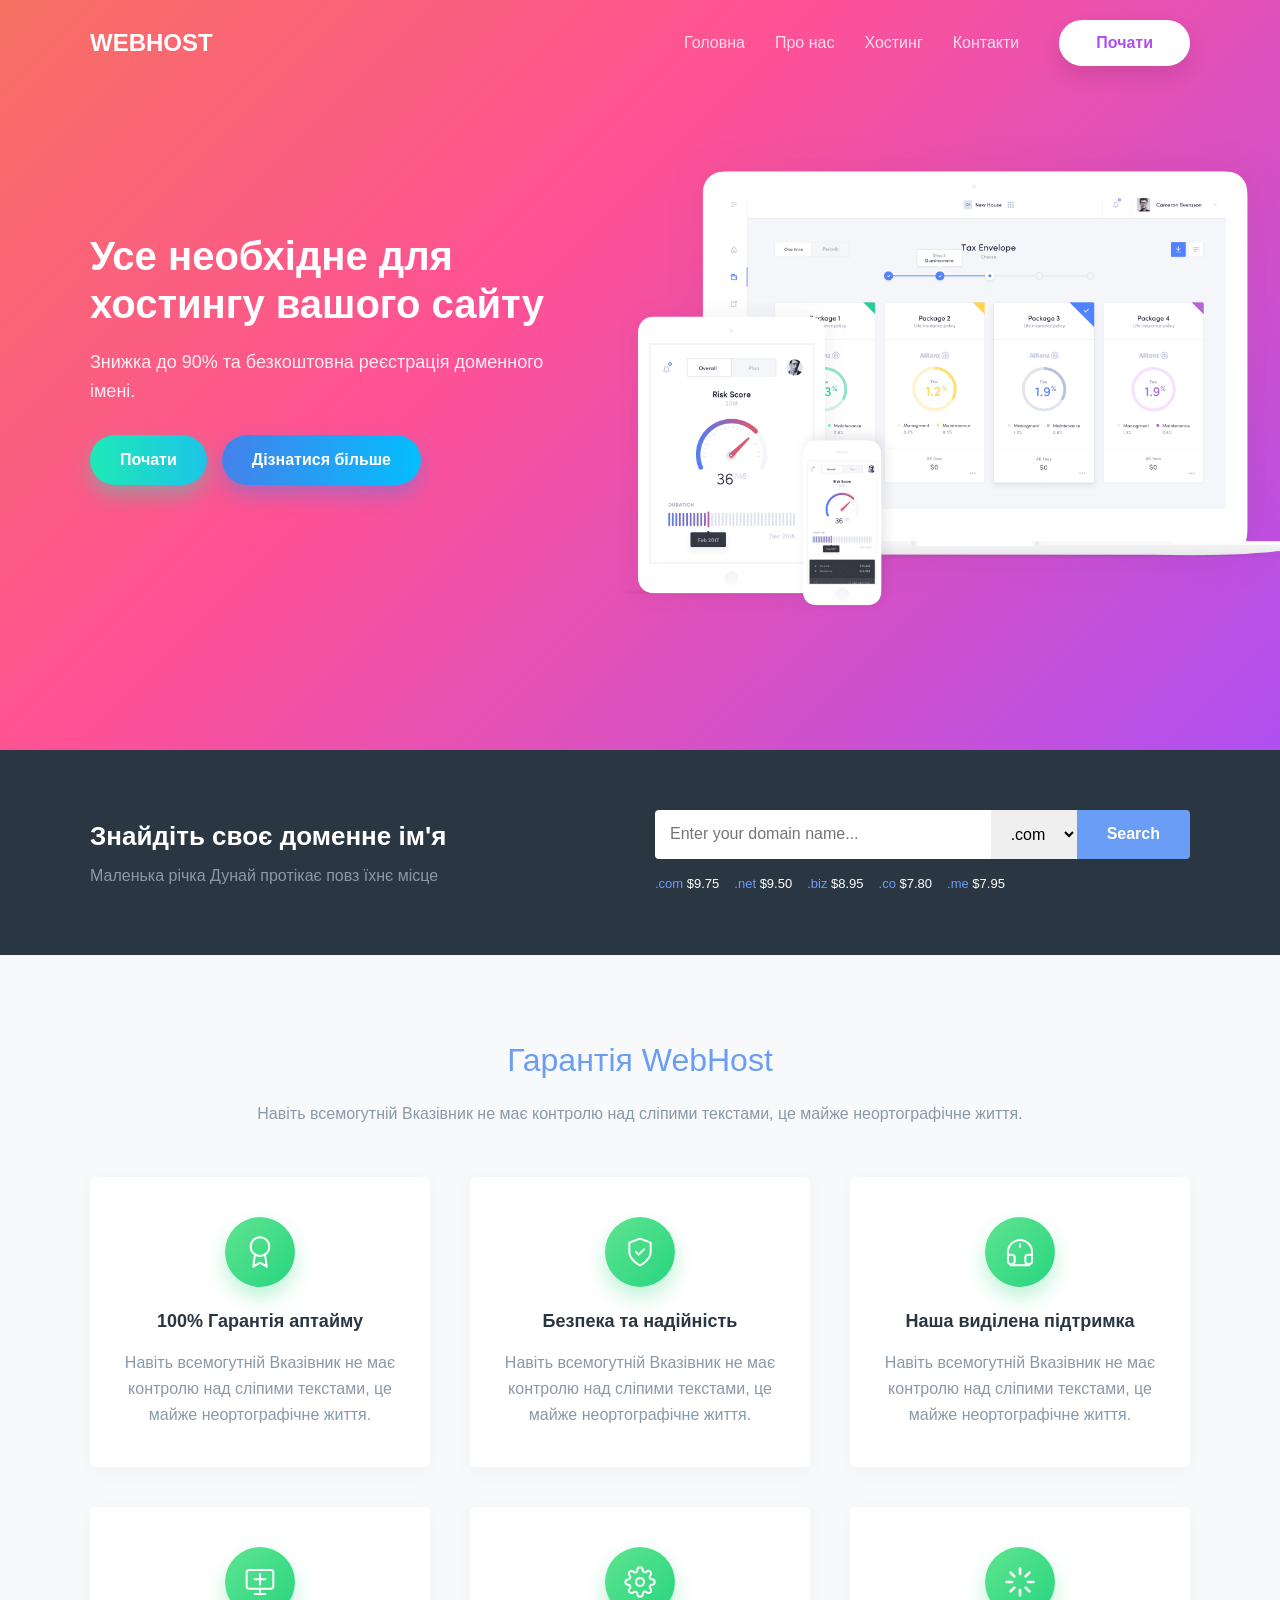
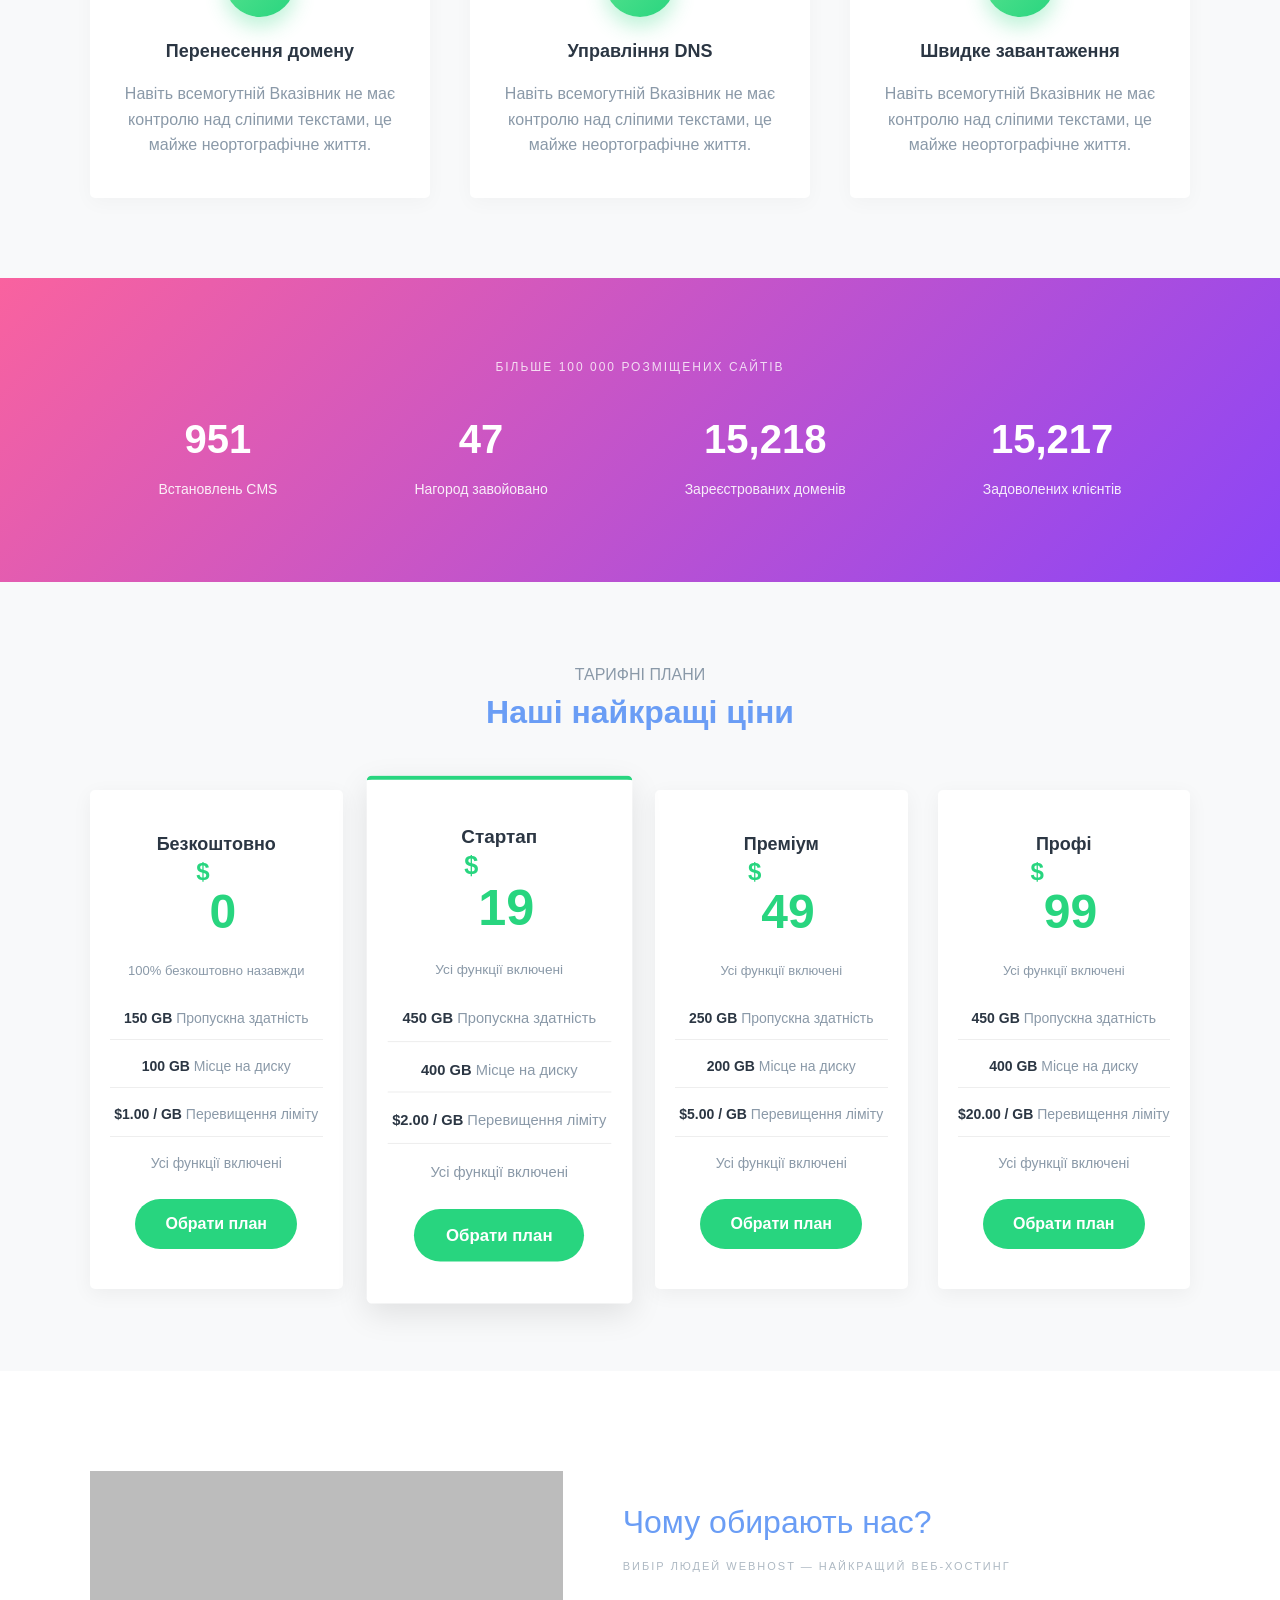
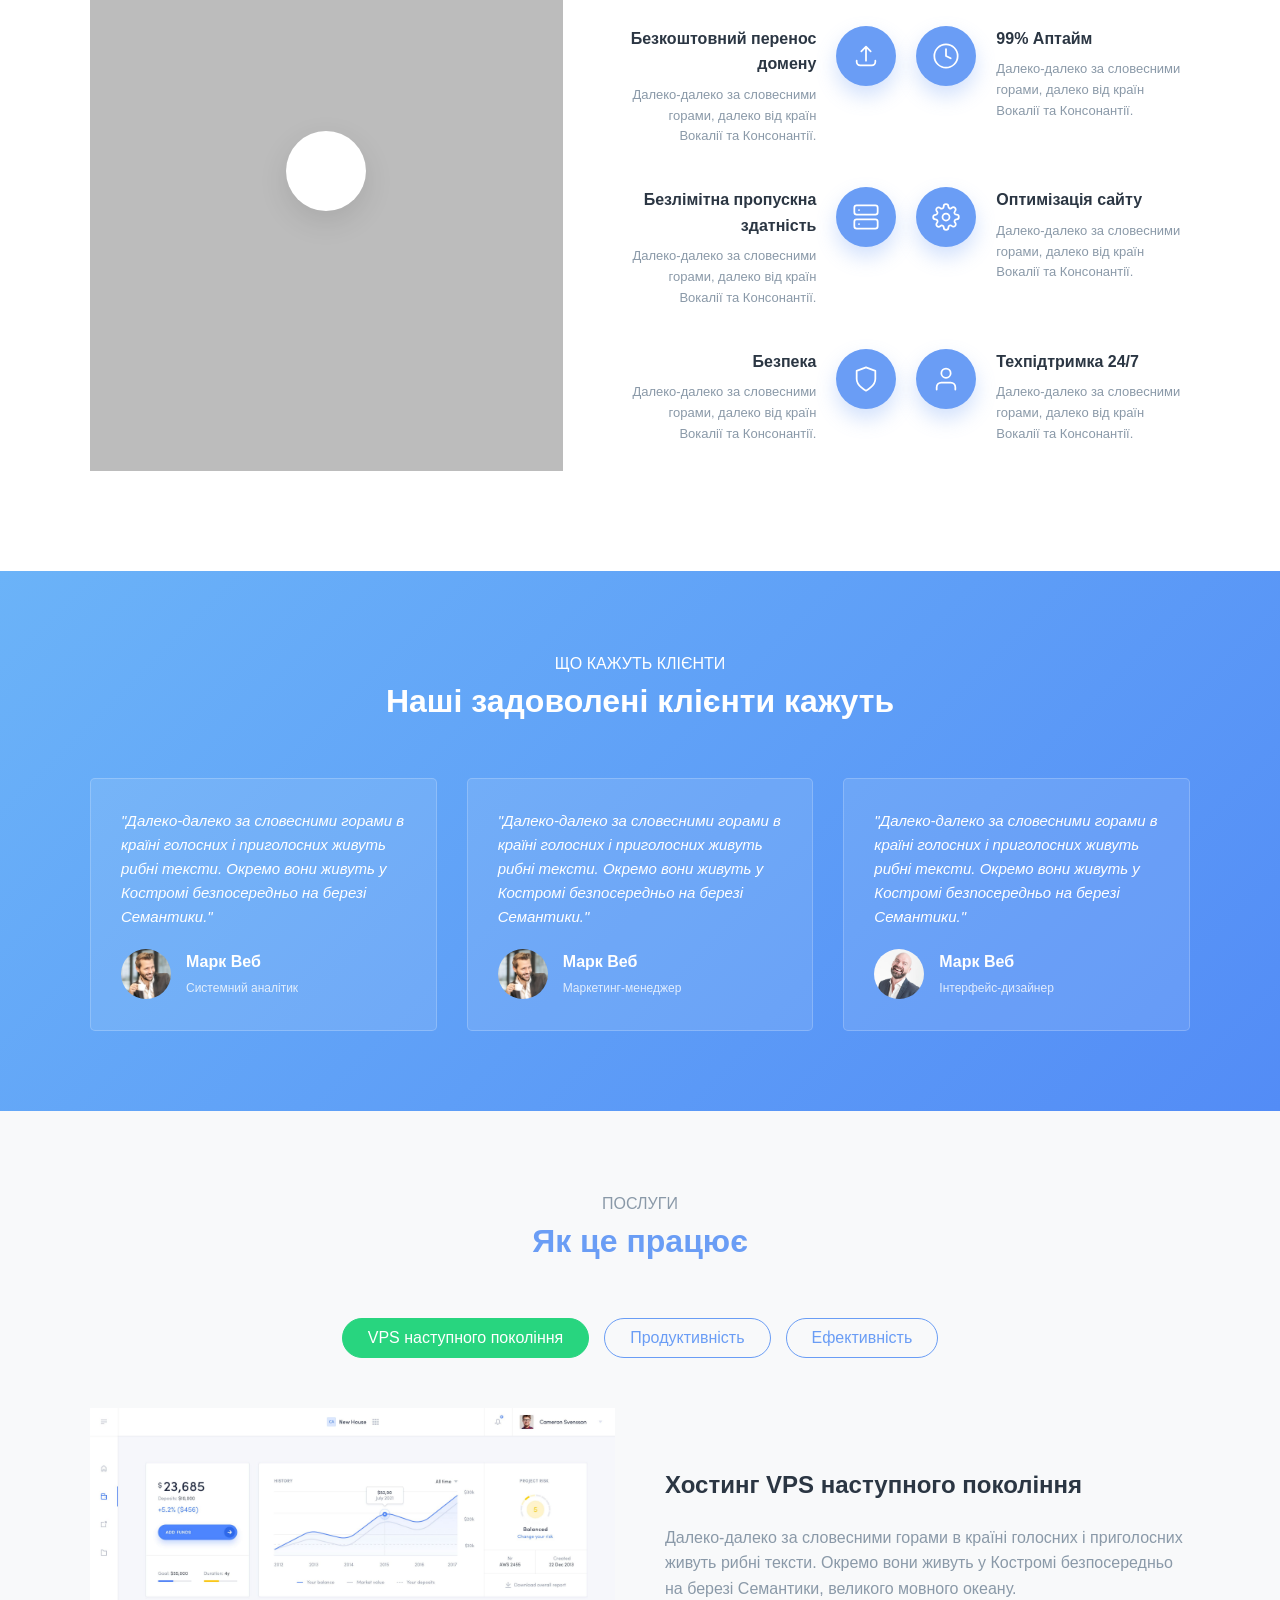
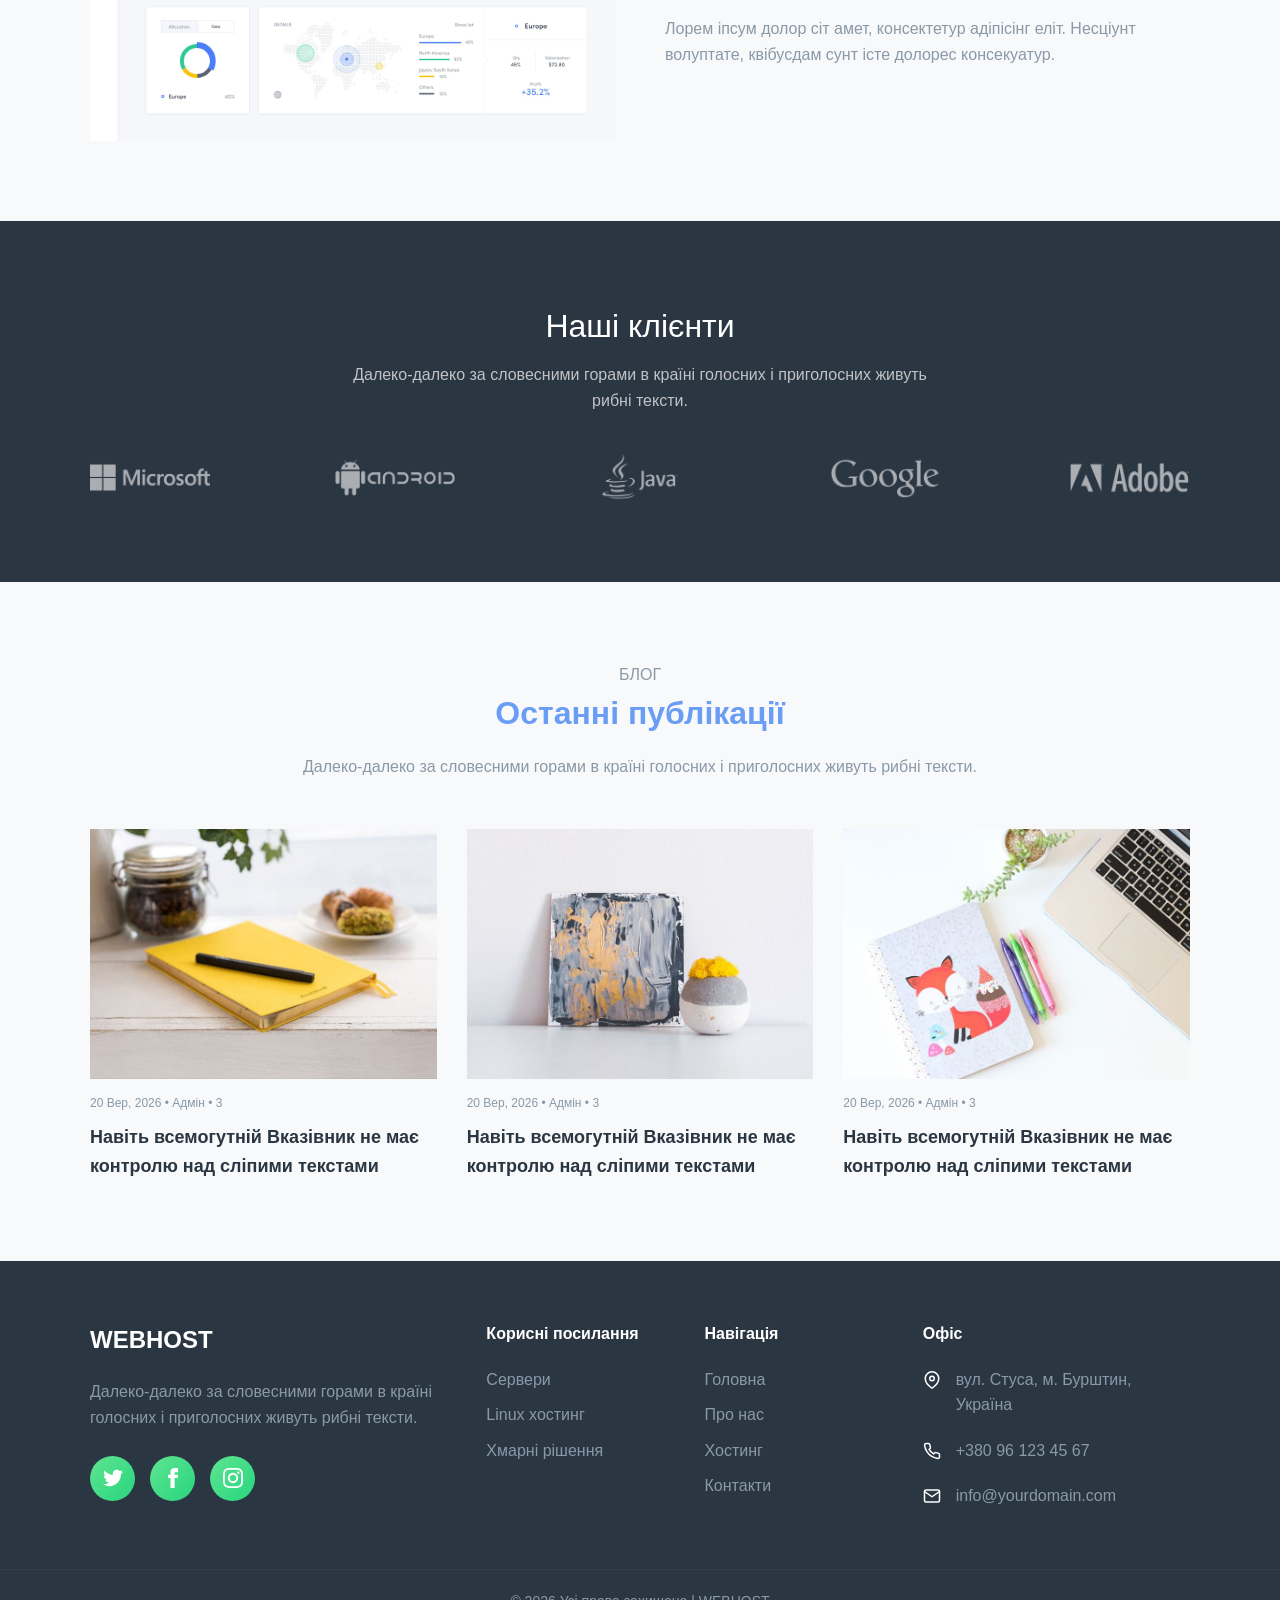
==== commit f7fe735b: "fixed normalize.css" ====
--- a/index.html
+++ b/index.html
@@ -7,7 +7,7 @@
     <title>WEBHOST — Надійний веб-хостинг для вашого сайту</title>
     <meta name="description" content="Швидкі сервери, реєстрація доменів та якісний хостинг для проєктів будь-якої складності.">
     <link rel="icon" type="image/png" href="images/favicon.png">
-    <link rel="stylesheet" href="css/normalize.css">
+    <link rel="stylesheet" href="assets/css/normalize.css">
     <link rel="stylesheet" href="assets/css/style.css">
 </head>
 <body>
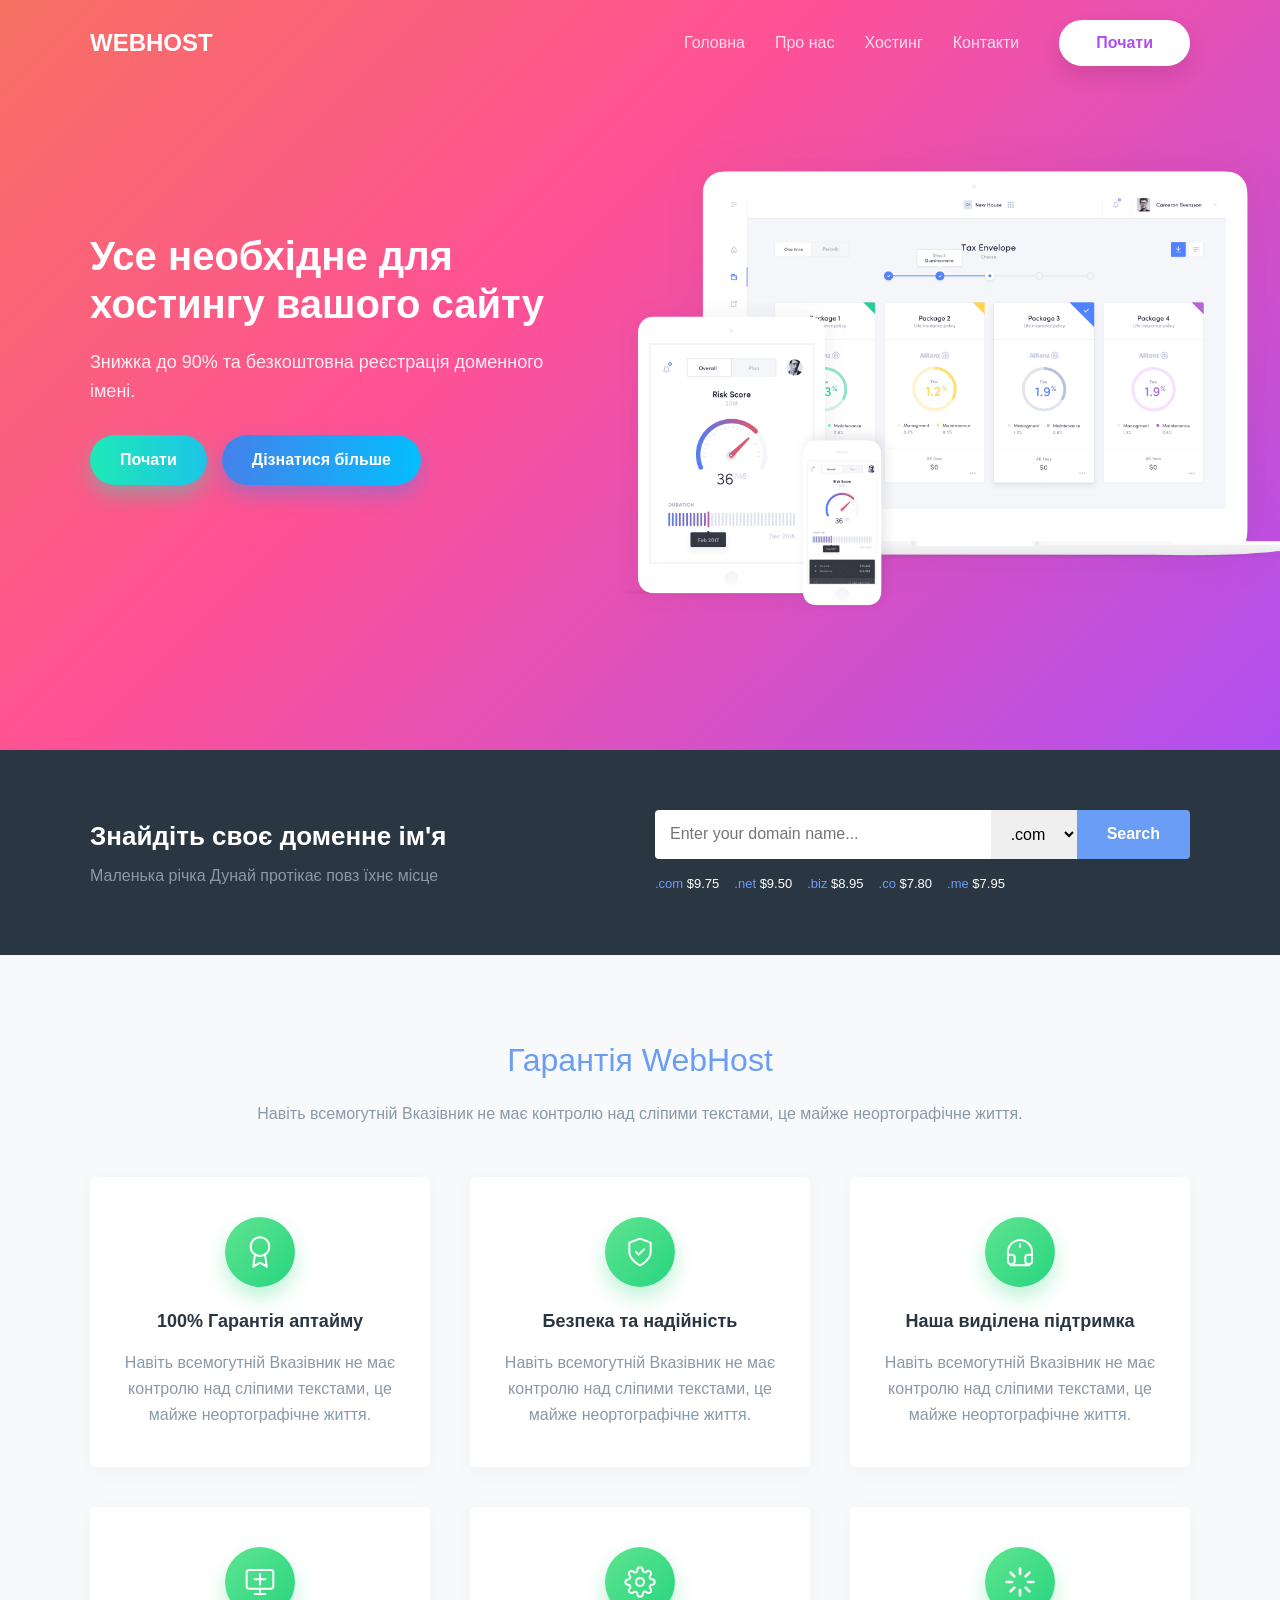
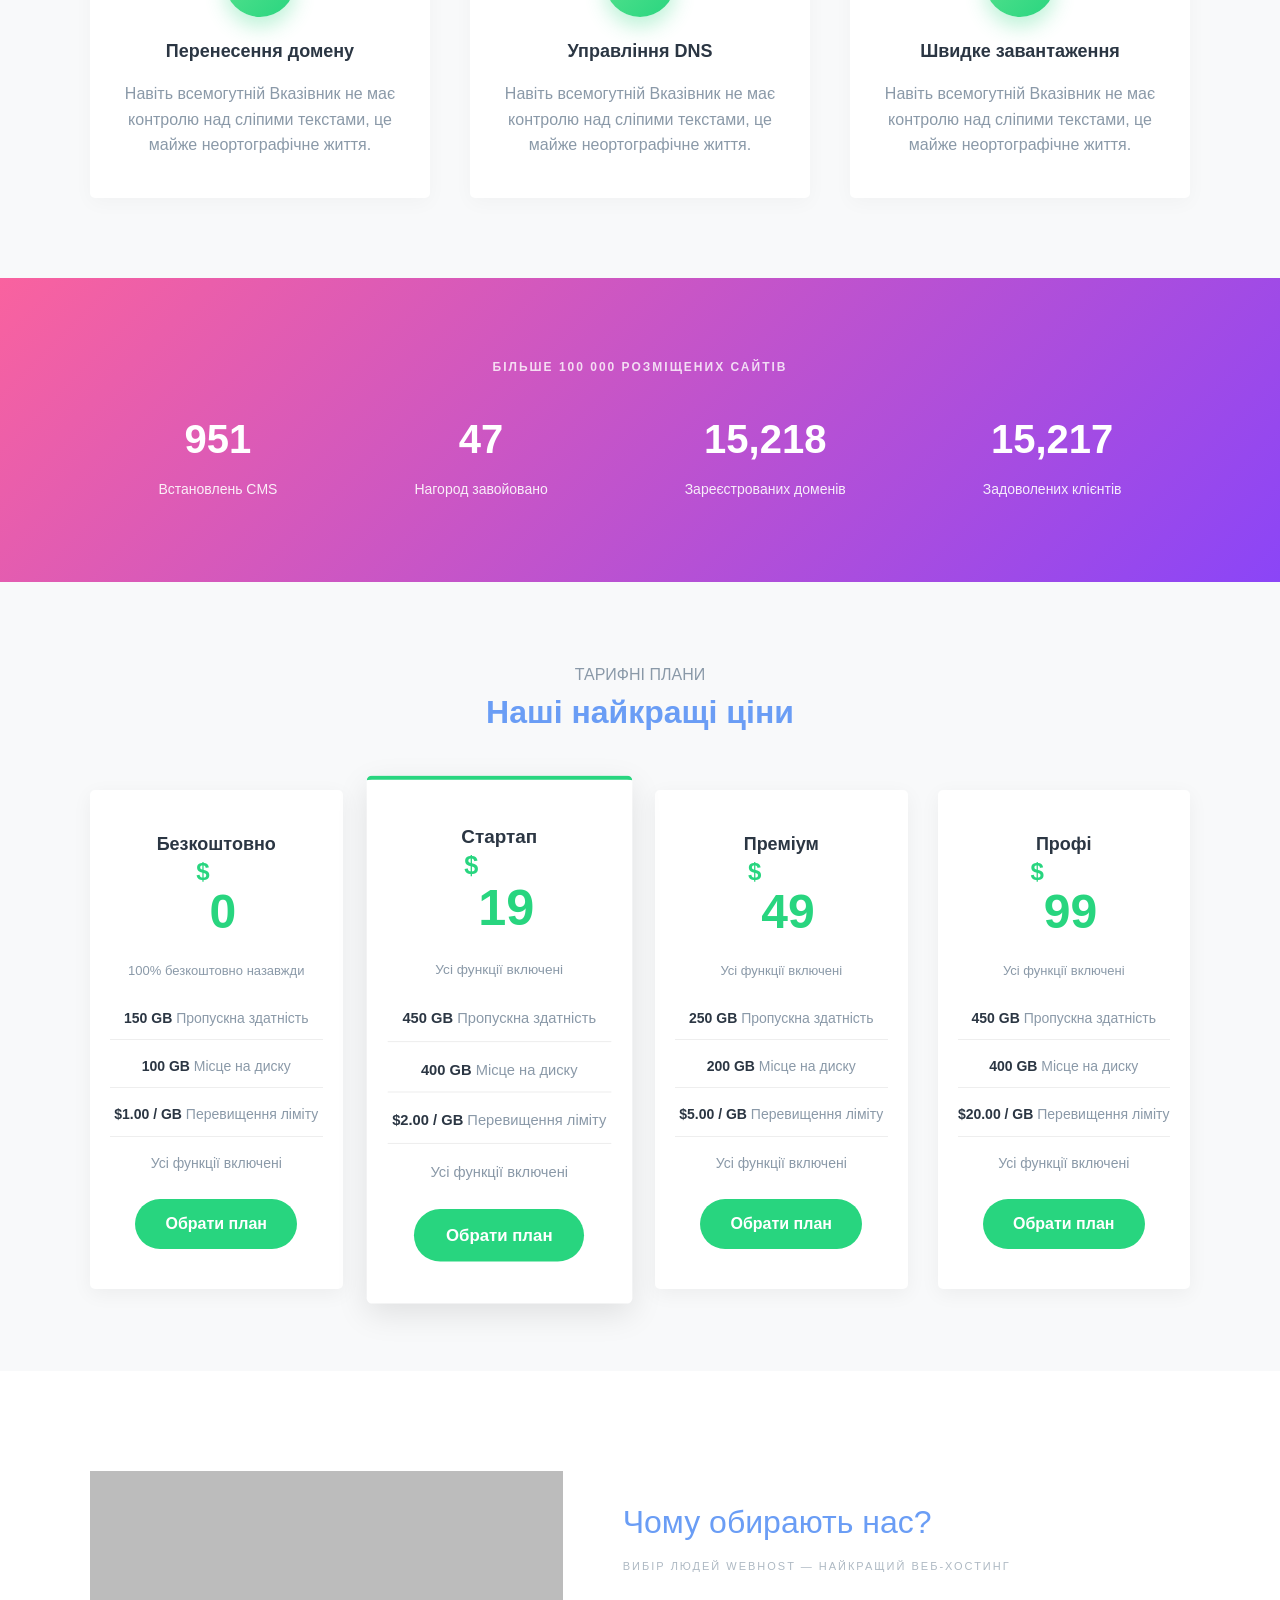
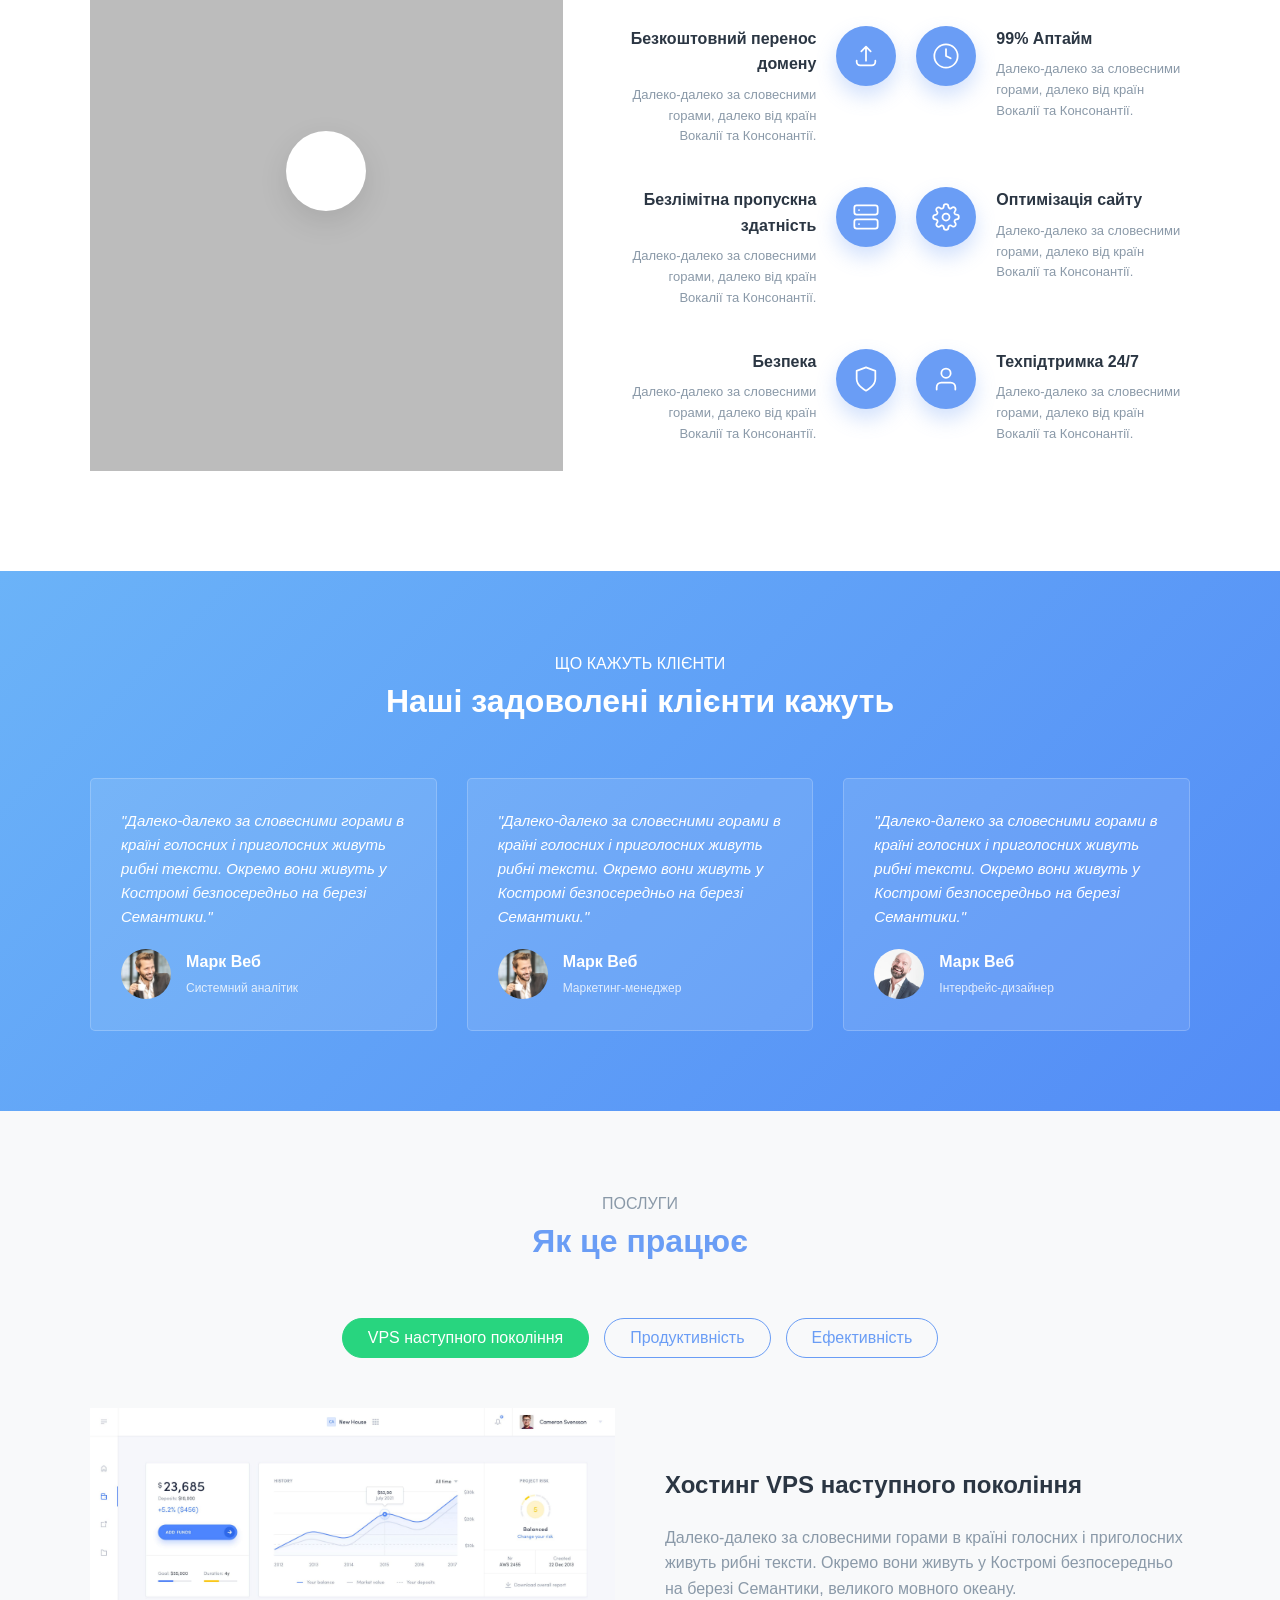
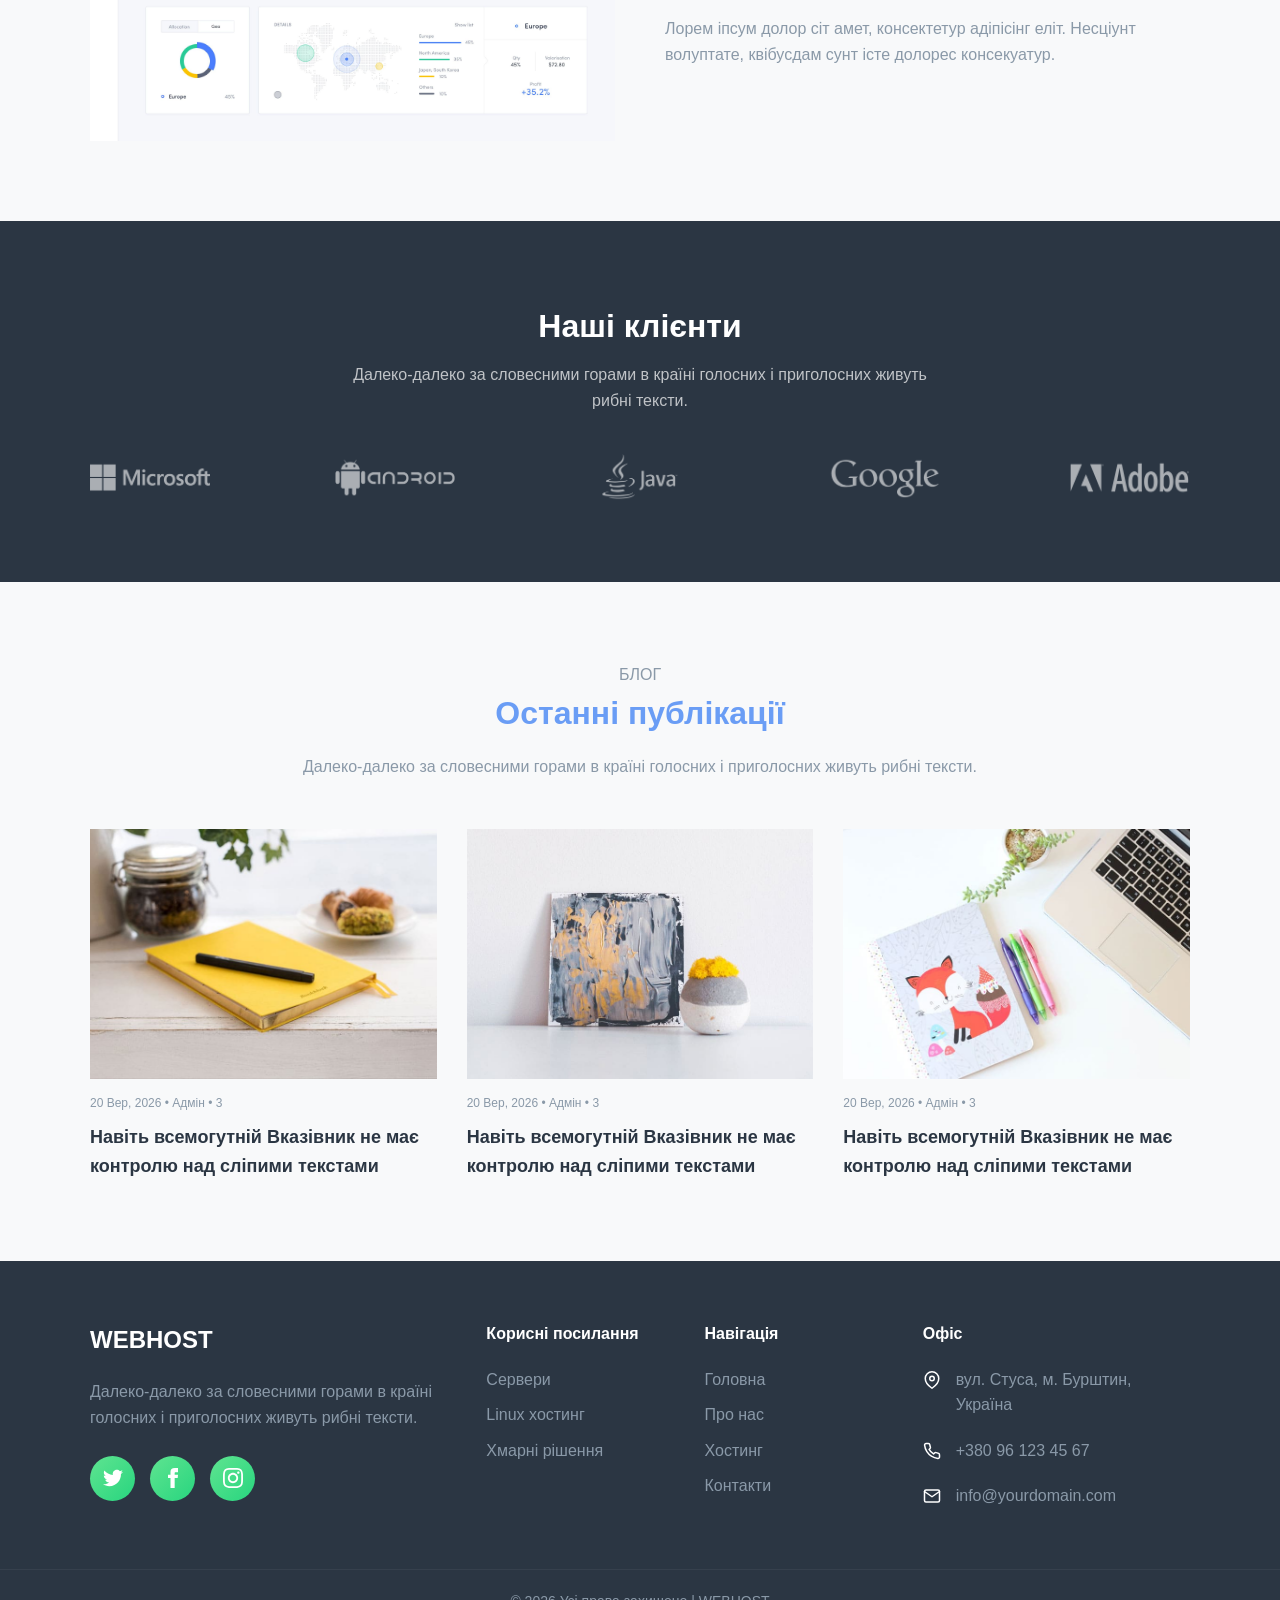
==== commit 87bb5fe7: "Add files via upload" ====
--- a/index.html
+++ b/index.html
@@ -6,7 +6,7 @@
     <meta name="viewport" content="width=device-width, initial-scale=1.0">
     <title>WEBHOST — Надійний веб-хостинг для вашого сайту</title>
     <meta name="description" content="Швидкі сервери, реєстрація доменів та якісний хостинг для проєктів будь-якої складності.">
-    <link rel="icon" type="image/png" href="images/favicon.png">
+    <link rel="icon" type="image/png" href="assets/images/icons/favicon.png">
     <link rel="stylesheet" href="assets/css/normalize.css">
     <link rel="stylesheet" href="assets/css/style.css">
 </head>
@@ -145,7 +145,7 @@
 
         <section class="stats">
             <div class="container">
-                <p class="stats-subtitle">БІЛЬШЕ 100 000 РОЗМІЩЕНИХ САЙТІВ</p>
+                <h2 class="stats-subtitle">БІЛЬШЕ 100 000 РОЗМІЩЕНИХ САЙТІВ</h2>
                 <div class="stats-inner">
                     <div class="stat-item">
                         <span class="stat-number">951</span>
@@ -240,7 +240,7 @@
                     <div class="features-grid-custom">
                         <div class="f-item item-left">
                             <div class="f-text">
-                                <h4>Безкоштовний перенос домену</h4>
+                                <h3>Безкоштовний перенос домену</h3>
                                 <p>Далеко-далеко за словесними горами, далеко від країн Вокалії та Консонантії.</p>
                             </div>
                             <div class="icon-blue">
@@ -253,14 +253,14 @@
                                 <svg viewBox="0 0 24 24" fill="none" stroke="white" stroke-width="1.5" stroke-linecap="round" stroke-linejoin="round"><circle cx="12" cy="12" r="10"/><polyline points="12 6 12 12 16 14"/></svg>
                             </div>
                             <div class="f-text">
-                                <h4>99% Аптайм</h4>
+                                <h3>99% Аптайм</h3>
                                 <p>Далеко-далеко за словесними горами, далеко від країн Вокалії та Консонантії.</p>
                             </div>
                         </div>
 
                         <div class="f-item item-left">
                             <div class="f-text">
-                                <h4>Безлімітна пропускна здатність</h4>
+                                <h3>Безлімітна пропускна здатність</h3>
                                 <p>Далеко-далеко за словесними горами, далеко від країн Вокалії та Консонантії.</p>
                             </div>
                             <div class="icon-blue">
@@ -273,14 +273,14 @@
                                 <svg viewBox="0 0 24 24" fill="none" stroke="white" stroke-width="1.5" stroke-linecap="round" stroke-linejoin="round"><circle cx="12" cy="12" r="3"/><path d="M19.4 15a1.65 1.65 0 00.33 1.82l.06.06a2 2 0 010 2.83 2 2 0 01-2.83 0l-.06-.06a1.65 1.65 0 00-1.82-.33 1.65 1.65 0 00-1 1.51V21a2 2 0 01-2 2 2 2 0 01-2-2v-.09A1.65 1.65 0 009 19.4a1.65 1.65 0 00-1.82.33l-.06.06a2 2 0 01-2.83 0 2 2 0 010-2.83l.06-.06a1.65 1.65 0 00.33-1.82 1.65 1.65 0 00-1.51-1H3a2 2 0 01-2-2 2 2 0 012-2h.09A1.65 1.65 0 004.6 9a1.65 1.65 0 00-.33-1.82l-.06-.06a2 2 0 010-2.83 2 2 0 012.83 0l.06.06a1.65 1.65 0 001.82.33H9a1.65 1.65 0 001-1.51V3a2 2 0 012-2 2 2 0 012 2v.09a1.65 1.65 0 001 1.51 1.65 1.65 0 001.82-.33l.06-.06a2 2 0 012.83 0 2 2 0 010 2.83l-.06.06a1.65 1.65 0 00-.33 1.82V9a1.65 1.65 0 001.51 1H21a2 2 0 012 2 2 2 0 01-2 2h-.09a1.65 1.65 0 00-1.51 1z"/></svg>
                             </div>
                             <div class="f-text">
-                                <h4>Оптимізація сайту</h4>
+                                <h3>Оптимізація сайту</h3>
                                 <p>Далеко-далеко за словесними горами, далеко від країн Вокалії та Консонантії.</p>
                             </div>
                         </div>
 
                         <div class="f-item item-left">
                             <div class="f-text">
-                                <h4>Безпека</h4>
+                                <h3>Безпека</h3>
                                 <p>Далеко-далеко за словесними горами, далеко від країн Вокалії та Консонантії.</p>
                             </div>
                             <div class="icon-blue">
@@ -293,7 +293,7 @@
                                 <svg viewBox="0 0 24 24" fill="none" stroke="white" stroke-width="1.5" stroke-linecap="round" stroke-linejoin="round"><path d="M20 21v-2a4 4 0 00-4-4H8a4 4 0 00-4 4v2"/><circle cx="12" cy="7" r="4"/></svg>
                             </div>
                             <div class="f-text">
-                                <h4>Техпідтримка 24/7</h4>
+                                <h3>Техпідтримка 24/7</h3>
                                 <p>Далеко-далеко за словесними горами, далеко від країн Вокалії та Консонантії.</p>
                             </div>
                         </div>
@@ -314,7 +314,7 @@
                         <div class="client-info">
                             <img src="assets/images/client1.jpg" alt="Марк Веб">
                             <div>
-                                <h4>Марк Веб</h4>
+                                <h3>Марк Веб</h3>
                                 <span>Системний аналітик</span>
                             </div>
                         </div>
@@ -324,7 +324,7 @@
                         <div class="client-info">
                             <img src="assets/images/client2.jpg" alt="Марк Веб">
                             <div>
-                                <h4>Марк Веб</h4>
+                                <h3>Марк Веб</h3>
                                 <span>Маркетинг-менеджер</span>
                             </div>
                         </div>
@@ -334,7 +334,7 @@
                         <div class="client-info">
                             <img src="assets/images/client3.jpg" alt="Марк Веб">
                             <div>
-                                <h4>Марк Веб</h4>
+                                <h3>Марк Веб</h3>
                                 <span>Інтерфейс-дизайнер</span>
                             </div>
                         </div>
@@ -376,7 +376,7 @@
 
         <section class="clients">
             <div class="container">
-                <p class="clients-title">Наші клієнти</p>
+                <h2 class="clients-title">Наші клієнти</h2>
                 <p class="clients-desc">Далеко-далеко за словесними горами в країні голосних і приголосних живуть рибні тексти.</p>
                 <div class="clients-inner">
                     <img src="assets/images/client-logo1.png" alt="Microsoft">
--- a/assets/css/style.css
+++ b/assets/css/style.css
@@ -1,6 +1,4 @@
-/* =========================================
-   Базові налаштування
-   ========================================= */
+
 * {
     margin: 0;
     padding: 0;
@@ -54,9 +52,7 @@
 .subtitle { color: #aeb9c3; }
 .subtitle-blue { color: #6a9df5; }
 
-/* =========================================
-   Кнопки
-   ========================================= */
+
 .btn {
     display: inline-block;
     padding: 12px 30px;
@@ -74,7 +70,6 @@
 .btn-outline { border: 2px solid #fff; color: #fff; background: transparent; }
 .btn-blue { background: #6a9df5; color: #fff; }
 
-/* Спеціальні кнопки для головного екрану */
 .hero-buttons .btn-primary { 
     background: linear-gradient(to right, #1de9b6, #1dc4e9); 
     box-shadow: 0 10px 20px rgba(29, 233, 182, 0.4); 
@@ -84,9 +79,7 @@
     box-shadow: 0 10px 20px rgba(68, 129, 235, 0.4); 
 }
 
-/* =========================================
-   Шапка (Header)
-   ========================================= */
+
 .header {
     position: absolute; 
     width: 100%; 
@@ -124,9 +117,6 @@
 }
 .header .btn-outline:hover { background: #f8f9fa; }
 
-/* =========================================
-   Головний екран (Hero)
-   ========================================= */
 .hero {
     background: linear-gradient(135deg, #f77062 0%, #fe5196 40%, #b050f2 100%);
     min-height: 750px;
@@ -171,9 +161,6 @@
     display: block;
 }
 
-/* =========================================
-   Пошук домену
-   ========================================= */
 .domain-search { background-color: #2b3643; padding: 60px 0; }
 .domain-inner { display: flex; justify-content: space-between; align-items: center; gap: 30px; }
 .domain-text { flex: 1; }
@@ -186,9 +173,6 @@
 .domain-prices { display: flex; gap: 15px; font-size: 13px; color: #fff; }
 .domain-prices .tld { color: #6a9df5; }
 
-/* =========================================
-   Гарантії
-   ========================================= */
 .guarantee { background: #f8f9fa; }
 .grid-3x2 {
     display: grid;
@@ -206,18 +190,14 @@
 .green-icon { background: #28d57f; }
 .feature-card h3 { color: #2b3643; font-size: 18px; margin-bottom: 15px; }
 
-/* =========================================
-   Статистика
-   ========================================= */
+
 .stats { background: linear-gradient(135deg, #f9629f 0%, #8b45f7 100%); text-align: center; color: #fff; }
 .stats-subtitle { font-size: 12px; letter-spacing: 2px; opacity: 0.8; margin-bottom: 30px; }
 .stats-inner { display: flex; justify-content: space-around; }
 .stat-number { display: block; font-size: 40px; font-weight: bold; margin-bottom: 5px; }
 .stat-label { font-size: 14px; opacity: 0.9; }
 
-/* =========================================
-   Тарифи (Pricing)
-   ========================================= */
+
 .pricing-grid {
     display: grid;
     grid-template-columns: repeat(4, 1fr);
@@ -237,9 +217,7 @@
 .price-features li:last-child { border: none; }
 .price-features strong { color: #2b3643; }
 
-/* =========================================
-   Чому ми (Why Choose Us)
-   ========================================= */
+
 .why-choose-us { 
     background: #fff; 
     padding: 100px 0; 
@@ -253,7 +231,7 @@
 
 .choose-media { 
     flex: 1; 
-    background: #bcbcbc; /* Сірий фон з макету */
+    background: #bcbcbc; 
     height: 600px; 
     position: relative; 
     display: flex;
@@ -274,7 +252,7 @@
 }
 
 .choose-title {
-    color: #6a9df5; /* Синій заголовок з макету */
+    color: #6a9df5; 
     font-size: 32px;
     font-weight: 500;
     margin-bottom: 10px;
@@ -301,11 +279,11 @@
 }
 
 .item-left {
-    text-align: right; /* Текст притиснутий до іконки справа */
+    text-align: right; 
 }
 
 .item-right {
-    text-align: left; /* Текст притиснутий до іконки зліва */
+    text-align: left; 
 }
 
 .icon-blue { 
@@ -325,7 +303,7 @@
     height: 28px;
 }
 
-.f-text h4 { 
+.f-text h3 { 
     color: #2b3643; 
     font-size: 16px; 
     margin-bottom: 8px; 
@@ -336,9 +314,7 @@
     font-size: 13px;
     line-height: 1.6;
 }
-/* =========================================
-   Відгуки
-   ========================================= */
+
 .testimonials { background: linear-gradient(135deg, #6bb3f8 0%, #538cf6 100%); color: #fff; }
 .testimonials .section-title h2 { color: #fff; }
 .testimonials-grid { display: grid; grid-template-columns: repeat(3, 1fr); gap: 30px; }
@@ -347,12 +323,10 @@
 .client-info { display: flex; align-items: center; gap: 15px; }
 .client-info img, .client-avatar-placeholder { width: 50px; height: 50px; border-radius: 50%; object-fit: cover; }
 .client-avatar-placeholder { background: #fff; }
-.client-info h4 { font-size: 16px; margin: 0; color: #fff; }
+.client-info h3 { font-size: 16px; margin: 0; color: #fff; }
 .client-info span { font-size: 12px; opacity: 0.8; }
 
-/* =========================================
-   Як це працює (How it works)
-   ========================================= */
+
 .tabs-nav-center { display: flex; justify-content: center; gap: 15px; margin-bottom: 50px; }
 .tab-pill { padding: 10px 25px; border-radius: 30px; border: 1px solid #6a9df5; background: transparent; color: #6a9df5; cursor: pointer; }
 .tab-pill.active { background: #28d57f; color: #fff; border-color: #28d57f; }
@@ -361,9 +335,7 @@
 .how-text h3 { color: #2b3643; font-size: 24px; margin-bottom: 20px; }
 .how-text p { margin-bottom: 15px; }
 
-/* =========================================
-   Клієнти
-   ========================================= */
+
 .clients { background: #2b3643; text-align: center; color: #fff; }
 .clients-title { font-size: 32px; margin-bottom: 10px; }
 .clients-desc { opacity: 0.7; margin-bottom: 40px; max-width: 600px; margin-left: auto; margin-right: auto; }
@@ -371,17 +343,13 @@
 .clients-inner img { opacity: 0.6; transition: 0.3s; max-width: 120px; }
 .clients-inner img:hover { opacity: 1; }
 
-/* =========================================
-   Блог
-   ========================================= */
+
 .blog-grid { display: grid; grid-template-columns: repeat(3, 1fr); gap: 30px; }
 .blog-card img { width: 100%; height: 250px; object-fit: cover; margin-bottom: 15px; }
 .blog-meta { font-size: 12px; margin-bottom: 10px; }
 .blog-card h3 { color: #2b3643; font-size: 18px; }
 
-/* =========================================
-   Підвал (Footer) та Соціальні іконки
-   ========================================= */
+
 .footer { background: #2b3643; color: #8a99a8; padding: 60px 0 20px; }
 .footer-inner { display: grid; grid-template-columns: 2fr 1fr 1fr 1.5fr; gap: 40px; margin-bottom: 40px; }
 .footer-logo { font-size: 24px; color: #fff; font-weight: bold; display: block; margin-bottom: 20px; }
@@ -404,9 +372,7 @@
 }
 .social-icon svg { width: 20px; height: 20px; fill: currentColor; }
 
-/* =========================================
-   Модальне вікно та Кнопка "Вгору"
-   ========================================= */
+
 .modal-overlay {
     position: fixed; top: 0; left: 0; width: 100%; height: 100%;
     background-color: rgba(0, 0, 0, 0.7); display: none;
@@ -434,9 +400,7 @@
 }
 .scroll-to-top:hover { transform: translateY(-5px); }
 
-/* =========================================
-   Внутрішні сторінки (Page Hero)
-   ========================================= */
+
 .page-hero {
     background: linear-gradient(135deg, #f9629f 0%, #8b45f7 100%);
     padding: 150px 0 80px; text-align: center; color: #fff;
@@ -445,9 +409,7 @@
 .breadcrumbs, .breadcrumbs a { color: rgba(255, 255, 255, 0.8); text-decoration: none; font-size: 15px; }
 .breadcrumbs a:hover { color: #fff; text-decoration: underline; }
 
-/* =========================================
-   Сторінка "Про нас" (About / Команда)
-   ========================================= */
+
 .about-info { background: #ffffff; }
 .info-inner { display: grid; grid-template-columns: 1fr 1fr; gap: 50px; align-items: center; }
 .info-image img { width: 100%; border-radius: 10px; box-shadow: 0 10px 30px rgba(0,0,0,0.1); }
@@ -464,9 +426,7 @@
 .team-card img { width: 100%; border-radius: 0; margin-bottom: 20px; }
 .team-card p { font-size: 14px; color: #8a99a8; }
 
-/* =========================================
-   Сторінка "Хостинг" (Hosting)
-   ========================================= */
+
 .steps-inner { display: grid; grid-template-columns: repeat(3, 1fr); gap: 40px; text-align: center; }
 .step-card h3 { margin: 20px 0 15px; color: #2b3643; }
 .step-card p { color: #8a99a8; }
@@ -486,9 +446,7 @@
 .faq-answer { margin-top: 15px; color: #8a99a8; font-size: 14px; line-height: 1.6; }
 .plus-icon { display: flex; align-items: center; justify-content: center; width: 24px; height: 24px; background-color: #6a9df5; color: #fff; border-radius: 50%; font-size: 18px; flex-shrink: 0; }
 
-/* =========================================
-   Сторінка "Контакти" (Contact)
-   ========================================= */
+
 .contact-inner { display: grid; grid-template-columns: 3fr 2fr; gap: 50px; }
 .contact-form-block h2, .contact-info-block h2 { color: #2b3643; margin-top: 0; margin-bottom: 30px; }
 .form-group { margin-bottom: 20px; }
@@ -496,17 +454,13 @@
 .info-details p { margin-bottom: 20px; color: #8a99a8; line-height: 1.8; }
 .info-details strong { color: #2b3643; }
 
-/* =========================================
-   Сторінка 404
-   ========================================= */
+
 .error-page { height: 100vh; display: flex; align-items: center; justify-content: center; text-align: center; background: #f8f9fa; }
 .error-code { font-size: 150px; font-weight: bold; color: #28d57f; margin: 0; line-height: 1; }
 .error-content h2 { font-size: 32px; color: #2b3643; margin-bottom: 15px; }
 .error-content p { color: #8a99a8; margin-bottom: 30px; }
 
-/* =========================================
-   Адаптація під ноутбуки
-   ========================================= */
+
 @media (max-width: 1440px) {
     .hero-image {
         width: 900px;
@@ -530,9 +484,7 @@
     }
 }
 
-/* =========================================
-   Іконки для секції Гарантій (Gradient SVG)
-   ========================================= */
+
 .icon-green-gradient {
     width: 70px;
     height: 70px;
@@ -550,17 +502,14 @@
     height: 32px;
 }
 
-/* =========================================
-   Гарантії (Сітка 3х2)
-   ========================================= */
+
 .features-grid {
     display: grid !important;
-    grid-template-columns: repeat(3, 1fr) !important; /* 3 колонки однакової ширини */
-    gap: 40px; /* Відстань між картками */
+    grid-template-columns: repeat(3, 1fr) !important; 
+    gap: 40px; 
     text-align: center;
 }
 
-/* Якщо в HTML залишився старий клас grid-3x2, дублюємо правило і для нього */
 .grid-3x2 {
     display: grid !important;
     grid-template-columns: repeat(3, 1fr) !important;
@@ -568,13 +517,11 @@
     text-align: center;
 }
 
-/* =========================================
-   Іконки для Офісу в Футері
-   ========================================= */
+
 .office-item {
     display: flex;
-    align-items: flex-start; /* Вирівнюємо іконку по верхньому краю тексту */
-    gap: 15px; /* Відстань між іконкою та текстом */
+    align-items: flex-start; 
+    gap: 15px; 
     margin-bottom: 5px;
 }
 
@@ -582,18 +529,15 @@
     width: 18px;
     height: 18px;
     flex-shrink: 0;
-    margin-top: 4px; /* Трохи опускаємо іконку, щоб стояла рівно з лінією тексту */
+    margin-top: 4px; 
 }
 
 .office-item p {
-    margin-bottom: 15px !important; /* Зберігаємо старі відступи між блоками */
-}
-
-/* =========================================
-   Оновлення іконок кроків (Хостинг)
-   ========================================= */
+    margin-bottom: 15px !important; 
+}
+
 .step-icon-round {
-    background: linear-gradient(135deg, #5fe490 0%, #28d57f 100%); /* Додаємо градієнт */
+    background: linear-gradient(135deg, #5fe490 0%, #28d57f 100%); 
 }
 
 .step-icon-round svg {
@@ -601,7 +545,7 @@
     height: 35px;
 }
 
-/* Робимо заголовок тарифів синім */
 .pricing-title {
-    color: #6a9df5 !important; /* Синій колір, як у макеті */
-}+    color: #6a9df5 !important; 
+}
+
